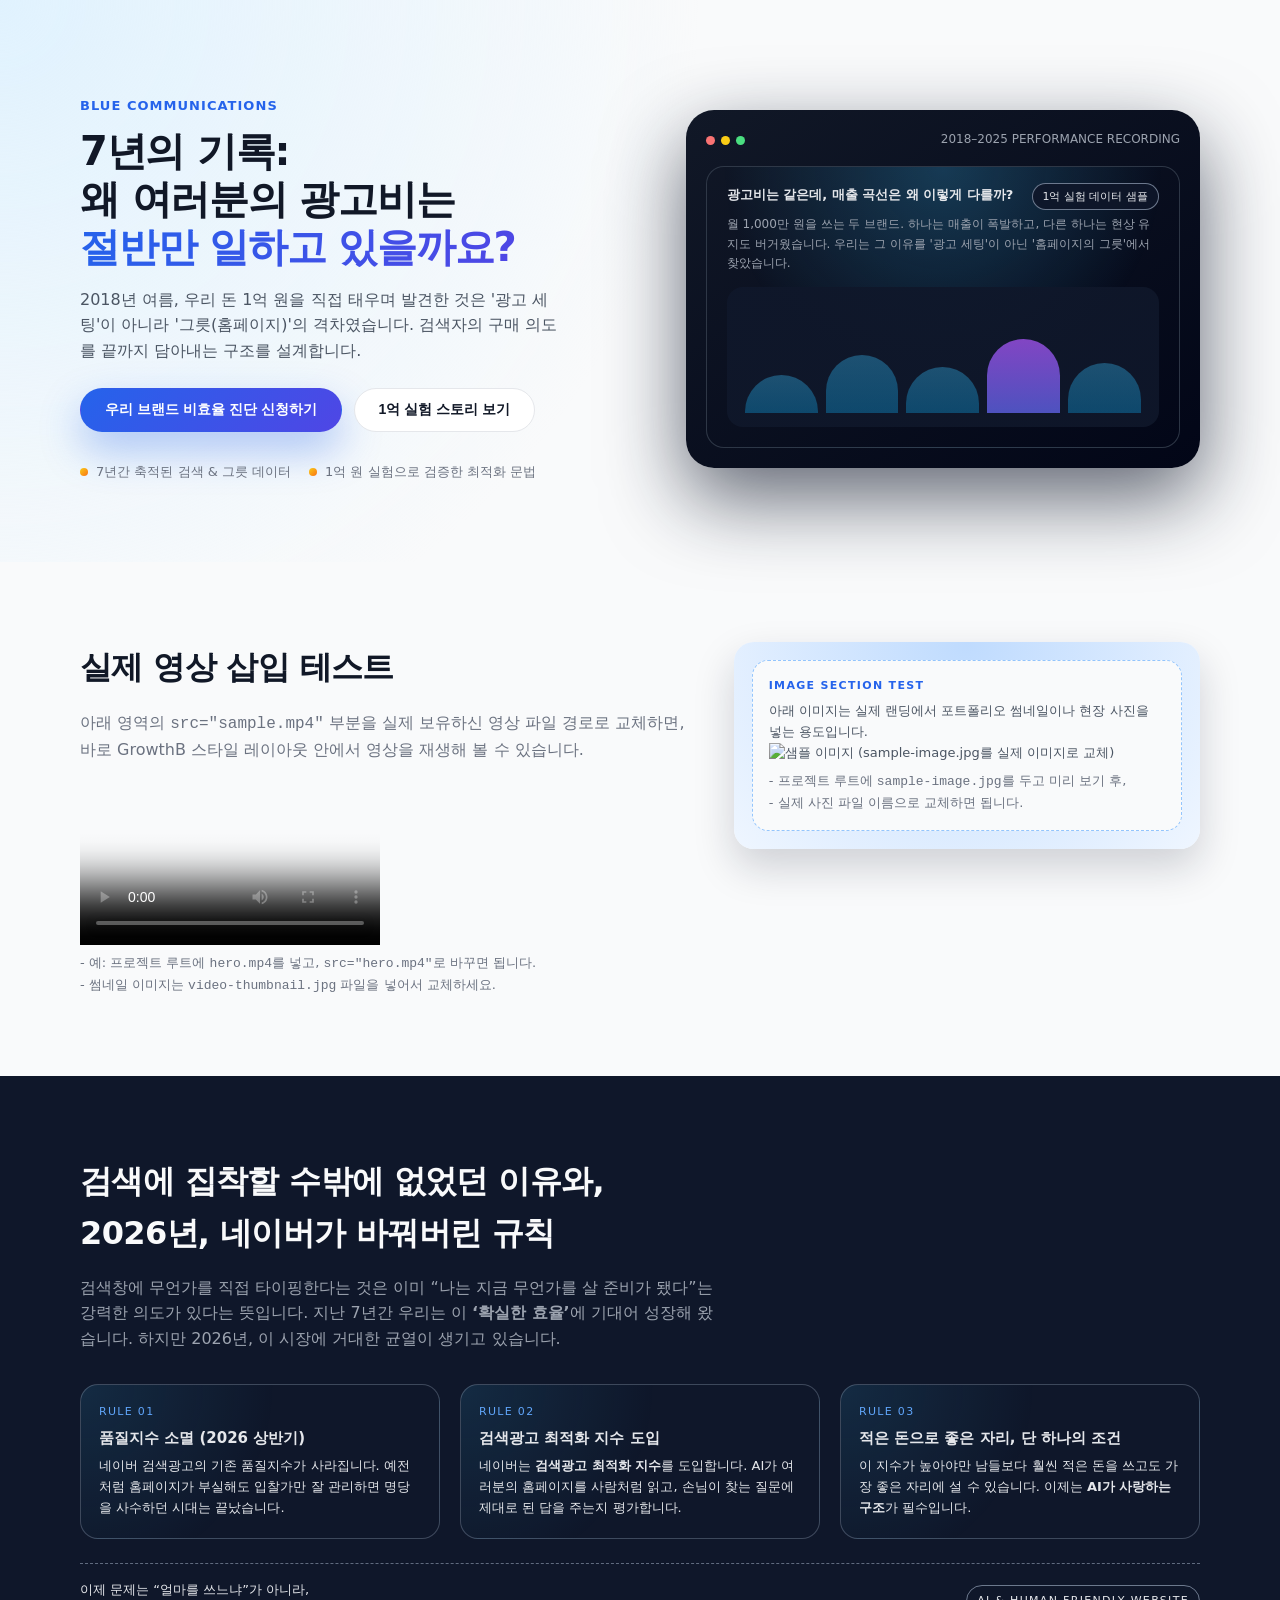
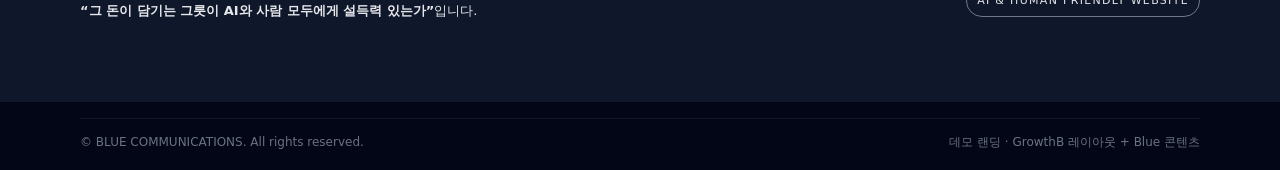
==== growthb-blue-landing.html @ 13a71b33 "Add files via upload INIT" ====
<!DOCTYPE html>
<html lang="ko">
<head>
  <meta charset="UTF-8" />
  <title>블루커뮤니케이션즈 | 7년의 기록, 광고비가 절반만 일하는 이유</title>
  <meta name="viewport" content="width=device-width, initial-scale=1" />
  <style>
    * {
      box-sizing: border-box;
      margin: 0;
      padding: 0;
    }
    body {
      font-family: -apple-system, BlinkMacSystemFont, "Pretendard", "Noto Sans KR", system-ui, sans-serif;
      color: #111827;
      background-color: #f9fafb;
      line-height: 1.6;
    }
    img, video {
      max-width: 100%;
      display: block;
    }
    a {
      color: inherit;
      text-decoration: none;
    }
    .section {
      padding: 80px 20px;
    }
    .container {
      max-width: 1120px;
      margin: 0 auto;
    }
    .section-title {
      font-size: 32px;
      font-weight: 800;
      margin-bottom: 16px;
      letter-spacing: -0.02em;
    }
    .section-subtitle {
      font-size: 16px;
      color: #6b7280;
      margin-bottom: 32px;
    }
    .btn-row {
      display: flex;
      flex-wrap: wrap;
      gap: 12px;
      margin-top: 24px;
    }
    .btn-primary,
    .btn-secondary {
      display: inline-flex;
      align-items: center;
      justify-content: center;
      border-radius: 999px;
      padding: 12px 24px;
      font-weight: 600;
      font-size: 14px;
      cursor: pointer;
      border: 1px solid transparent;
      transition: all 0.2s ease;
    }
    .btn-primary {
      background: linear-gradient(135deg, #2563eb, #4f46e5);
      color: #fff;
      box-shadow: 0 18px 40px rgba(37, 99, 235, 0.35);
    }
    .btn-primary:hover {
      transform: translateY(-1px);
      box-shadow: 0 24px 50px rgba(37, 99, 235, 0.45);
    }
    .btn-secondary {
      background-color: #fff;
      color: #111827;
      border-color: #e5e7eb;
    }
    .btn-secondary:hover {
      background-color: #f3f4f6;
    }
    #hero {
      padding: 96px 20px 80px;
      background: radial-gradient(circle at top left, #e0f2fe 0, transparent 50%), #f9fafb;
    }
    .hero-inner {
      max-width: 1120px;
      margin: 0 auto;
      display: grid;
      grid-template-columns: minmax(0, 1.1fr) minmax(0, 1fr);
      gap: 40px;
      align-items: center;
    }
    .hero-kicker {
      font-size: 13px;
      font-weight: 600;
      color: #2563eb;
      letter-spacing: 0.08em;
      text-transform: uppercase;
      margin-bottom: 10px;
    }
    .hero-title {
      font-size: 40px;
      line-height: 1.2;
      font-weight: 800;
      letter-spacing: -0.03em;
      margin-bottom: 16px;
    }
    .hero-highlight {
      background: linear-gradient(120deg, #2563eb, #4f46e5);
      -webkit-background-clip: text;
      color: transparent;
    }
    .hero-desc {
      font-size: 16px;
      color: #4b5563;
      max-width: 480px;
    }
    .hero-meta {
      display: flex;
      flex-wrap: wrap;
      gap: 18px;
      margin-top: 30px;
      color: #6b7280;
      font-size: 13px;
    }
    .hero-meta span {
      position: relative;
      padding-left: 16px;
    }
    .hero-meta span::before {
      content: "";
      position: absolute;
      left: 0;
      top: 50%;
      width: 8px;
      height: 8px;
      border-radius: 999px;
      background: linear-gradient(135deg, #facc15, #f97316);
      transform: translateY(-50%);
    }
    .hero-video {
      background: linear-gradient(145deg, #111827, #020617);
      border-radius: 28px;
      padding: 20px;
      box-shadow: 0 30px 80px rgba(15, 23, 42, 0.65);
      position: relative;
      overflow: hidden;
      color: #e5e7eb;
    }
    .hero-video-header {
      display: flex;
      justify-content: space-between;
      align-items: center;
      margin-bottom: 16px;
      font-size: 12px;
      color: #9ca3af;
    }
    .hero-dots {
      display: flex;
      gap: 6px;
    }
    .hero-dot {
      width: 9px;
      height: 9px;
      border-radius: 999px;
      background-color: #4b5563;
    }
    .hero-dot.red { background-color: #f97373; }
    .hero-dot.yellow { background-color: #facc15; }
    .hero-dot.green { background-color: #4ade80; }
    .hero-video-main {
      border-radius: 18px;
      border: 1px solid rgba(55, 65, 81, 0.8);
      background: radial-gradient(circle at top, rgba(56, 189, 248, 0.24), transparent 60%);
      padding: 18px 20px 20px;
      position: relative;
      overflow: hidden;
    }
    .hero-video-title {
      font-size: 13px;
      font-weight: 600;
      margin-bottom: 10px;
      color: #e5e7eb;
    }
    .hero-video-desc {
      font-size: 12px;
      color: #9ca3af;
      margin-bottom: 14px;
    }
    .hero-video-graph {
      height: 140px;
      position: relative;
      border-radius: 16px;
      background: linear-gradient(145deg, rgba(15, 23, 42, 0.95), rgba(15, 23, 42, 0.9));
      overflow: hidden;
      padding: 14px 18px;
      display: flex;
      align-items: flex-end;
      gap: 8px;
    }
    .hero-bar {
      flex: 1;
      background: linear-gradient(180deg, #38bdf8, #0ea5e9);
      border-radius: 999px 999px 4px 4px;
      opacity: 0.35;
    }
    .hero-bar:nth-child(1) { height: 34%; }
    .hero-bar:nth-child(2) { height: 52%; }
    .hero-bar:nth-child(3) { height: 41%; }
    .hero-bar:nth-child(4) { height: 66%; opacity: 0.75; background: linear-gradient(180deg, #a855f7, #6366f1); }
    .hero-bar:nth-child(5) { height: 45%; }
    .hero-video-tag {
      position: absolute;
      top: 16px;
      right: 20px;
      font-size: 11px;
      padding: 4px 10px;
      border-radius: 999px;
      background: rgba(15, 23, 42, 0.9);
      border: 1px solid rgba(148, 163, 184, 0.7);
      color: #e5e7eb;
    }
    .media-test-grid {
      display: grid;
      grid-template-columns: minmax(0, 1.2fr) minmax(0, 0.9fr);
      gap: 32px;
      align-items: flex-start;
    }
    .media-note {
      font-size: 13px;
      color: #6b7280;
      margin-top: 8px;
    }
    .media-box {
      border-radius: 20px;
      background: radial-gradient(circle at top, #bfdbfe, #eff6ff);
      padding: 18px;
      box-shadow: 0 18px 40px rgba(15, 23, 42, 0.18);
    }
    .media-box-inner {
      border-radius: 16px;
      border: 1px dashed #93c5fd;
      padding: 16px;
      background-color: #f9fafb;
      font-size: 13px;
      color: #4b5563;
    }
    .media-label {
      font-size: 11px;
      font-weight: 600;
      text-transform: uppercase;
      letter-spacing: 0.12em;
      color: #2563eb;
      margin-bottom: 6px;
    }
    #naver-rule-change {
      background-color: #0f172a;
      color: #e5e7eb;
    }
    #naver-rule-change .section-title {
      color: #f9fafb;
    }
    #naver-rule-change .section-subtitle {
      color: #9ca3af;
      max-width: 640px;
    }
    .rule-grid {
      display: grid;
      grid-template-columns: repeat(3, minmax(0, 1fr));
      gap: 20px;
      margin-top: 20px;
    }
    .rule-card {
      background: radial-gradient(circle at top left, rgba(56, 189, 248, 0.12), transparent 50%);
      border-radius: 18px;
      padding: 18px 18px 20px;
      border: 1px solid rgba(148, 163, 184, 0.35);
      font-size: 13px;
    }
    .rule-label {
      font-size: 11px;
      text-transform: uppercase;
      letter-spacing: 0.12em;
      color: #60a5fa;
      margin-bottom: 6px;
    }
    .rule-title {
      font-size: 15px;
      font-weight: 600;
      margin-bottom: 6px;
    }
    .rule-footer {
      margin-top: 24px;
      padding-top: 16px;
      border-top: 1px dashed rgba(148, 163, 184, 0.6);
      font-size: 13px;
      color: #e5e7eb;
      display: flex;
      flex-wrap: wrap;
      gap: 16px;
      justify-content: space-between;
      align-items: center;
    }
    .rule-pill {
      font-size: 11px;
      padding: 6px 10px;
      border-radius: 999px;
      border: 1px solid rgba(148, 163, 184, 0.7);
      text-transform: uppercase;
      letter-spacing: 0.12em;
    }
    footer {
      background-color: #020617;
      color: #6b7280;
      padding: 16px 20px 22px;
      font-size: 12px;
    }
    .footer-inner {
      max-width: 1120px;
      margin: 0 auto;
      display: flex;
      flex-wrap: wrap;
      justify-content: space-between;
      gap: 10px;
      border-top: 1px solid #111827;
      padding-top: 14px;
    }
    @media (max-width: 960px) {
      .hero-inner,
      .media-test-grid {
        grid-template-columns: minmax(0, 1fr);
      }
      .hero-video {
        order: -1;
      }
      .rule-grid {
        grid-template-columns: repeat(2, minmax(0, 1fr));
      }
    }
    @media (max-width: 640px) {
      #hero {
        padding-top: 72px;
      }
      .section {
        padding: 56px 16px;
      }
      .hero-title {
        font-size: 30px;
      }
      .section-title {
        font-size: 24px;
      }
      .rule-grid {
        grid-template-columns: minmax(0, 1fr);
      }
      .btn-row {
        flex-direction: column;
        align-items: flex-start;
      }
    }
  </style>
</head>
<body>
  <section id="hero">
    <div class="hero-inner">
      <div>
        <div class="hero-kicker">BLUE COMMUNICATIONS</div>
        <h1 class="hero-title">
          7년의 기록:<br />
          왜 여러분의 광고비는<br />
          <span class="hero-highlight">절반만 일하고 있을까요?</span>
        </h1>
        <p class="hero-desc">
          2018년 여름, 우리 돈 1억 원을 직접 태우며 발견한 것은
          '광고 세팅'이 아니라 '그릇(홈페이지)'의 격차였습니다.
          검색자의 구매 의도를 끝까지 담아내는 구조를 설계합니다.
        </p>
        <div class="btn-row">
          <button class="btn-primary">우리 브랜드 비효율 진단 신청하기</button>
          <button class="btn-secondary">1억 실험 스토리 보기</button>
        </div>
        <div class="hero-meta">
          <span>7년간 축적된 검색 &amp; 그릇 데이터</span>
          <span>1억 원 실험으로 검증한 최적화 문법</span>
        </div>
      </div>
      <div class="hero-video">
        <div class="hero-video-header">
          <div class="hero-dots">
            <span class="hero-dot red"></span>
            <span class="hero-dot yellow"></span>
            <span class="hero-dot green"></span>
          </div>
          <span>2018–2025 PERFORMANCE RECORDING</span>
        </div>
        <div class="hero-video-main">
          <div class="hero-video-title">
            광고비는 같은데, 매출 곡선은 왜 이렇게 다를까?
          </div>
          <div class="hero-video-desc">
            월 1,000만 원을 쓰는 두 브랜드. 하나는 매출이 폭발하고,
            다른 하나는 현상 유지도 버거웠습니다. 우리는 그 이유를
            '광고 세팅'이 아닌 '홈페이지의 그릇'에서 찾았습니다.
          </div>
          <div class="hero-video-graph">
            <div class="hero-bar"></div>
            <div class="hero-bar"></div>
            <div class="hero-bar"></div>
            <div class="hero-bar"></div>
            <div class="hero-bar"></div>
          </div>
          <div class="hero-video-tag">1억 실험 데이터 샘플</div>
        </div>
      </div>
    </div>
  </section>

  <section id="media-test" class="section">
    <div class="container media-test-grid">
      <div>
        <h2 class="section-title">실제 영상 삽입 테스트</h2>
        <p class="section-subtitle">
          아래 영역의 <code>src="sample.mp4"</code> 부분을 실제 보유하신 영상 파일 경로로 교체하면,
          바로 GrowthB 스타일 레이아웃 안에서 영상을 재생해 볼 수 있습니다.
        </p>
        <video controls poster="video-thumbnail.jpg">
          <source src="sample.mp4" type="video/mp4" />
          브라우저가 video 태그를 지원하지 않습니다.
        </video>
        <p class="media-note">
          - 예: 프로젝트 루트에 <code>hero.mp4</code>를 넣고,
          <code>src="hero.mp4"</code>로 바꾸면 됩니다.<br />
          - 썸네일 이미지는 <code>video-thumbnail.jpg</code> 파일을 넣어서 교체하세요.
        </p>
      </div>
      <div class="media-box">
        <div class="media-box-inner">
          <div class="media-label">IMAGE SECTION TEST</div>
          <p>
            아래 이미지는 실제 랜딩에서 포트폴리오 썸네일이나
            현장 사진을 넣는 용도입니다.
          </p>
          <img src="sample-image.jpg" alt="샘플 이미지 (sample-image.jpg를 실제 이미지로 교체)" />
          <p class="media-note">
            - 프로젝트 루트에 <code>sample-image.jpg</code>를 두고 미리 보기 후,<br />
            - 실제 사진 파일 이름으로 교체하면 됩니다.
          </p>
        </div>
      </div>
    </div>
  </section>

  <section id="naver-rule-change" class="section">
    <div class="container">
      <h2 class="section-title">
        검색에 집착할 수밖에 없었던 이유와,<br />
        2026년, 네이버가 바꿔버린 규칙
      </h2>
      <p class="section-subtitle">
        검색창에 무언가를 직접 타이핑한다는 것은 이미
        “나는 지금 무언가를 살 준비가 됐다”는 강력한 의도가 있다는 뜻입니다.
        지난 7년간 우리는 이 <strong>‘확실한 효율’</strong>에 기대어 성장해 왔습니다.
        하지만 2026년, 이 시장에 거대한 균열이 생기고 있습니다.
      </p>
      <div class="rule-grid">
        <div class="rule-card">
          <div class="rule-label">Rule 01</div>
          <div class="rule-title">품질지수 소멸 (2026 상반기)</div>
          네이버 검색광고의 기존 품질지수가 사라집니다. 예전처럼
          홈페이지가 부실해도 입찰가만 잘 관리하면 명당을 사수하던
          시대는 끝났습니다.
        </div>
        <div class="rule-card">
          <div class="rule-label">Rule 02</div>
          <div class="rule-title">검색광고 최적화 지수 도입</div>
          네이버는 <strong>검색광고 최적화 지수</strong>를 도입합니다.
          AI가 여러분의 홈페이지를 사람처럼 읽고, 손님이 찾는 질문에
          제대로 된 답을 주는지 평가합니다.
        </div>
        <div class="rule-card">
          <div class="rule-label">Rule 03</div>
          <div class="rule-title">적은 돈으로 좋은 자리, 단 하나의 조건</div>
          이 지수가 높아야만 남들보다 훨씬 적은 돈을 쓰고도 가장
          좋은 자리에 설 수 있습니다. 이제는 <strong>AI가 사랑하는 구조</strong>가
          필수입니다.
        </div>
      </div>
      <div class="rule-footer">
        <div>
          이제 문제는 “얼마를 쓰느냐”가 아니라,<br />
          <strong>“그 돈이 담기는 그릇이 AI와 사람 모두에게 설득력 있는가”</strong>입니다.
        </div>
        <div class="rule-pill">
          AI &amp; HUMAN FRIENDLY WEBSITE
        </div>
      </div>
    </div>
  </section>

  <footer>
    <div class="footer-inner">
      <div>© BLUE COMMUNICATIONS. All rights reserved.</div>
      <div>데모 랜딩 · GrowthB 레이아웃 + Blue 콘텐츠</div>
    </div>
  </footer>
</body>
</html>
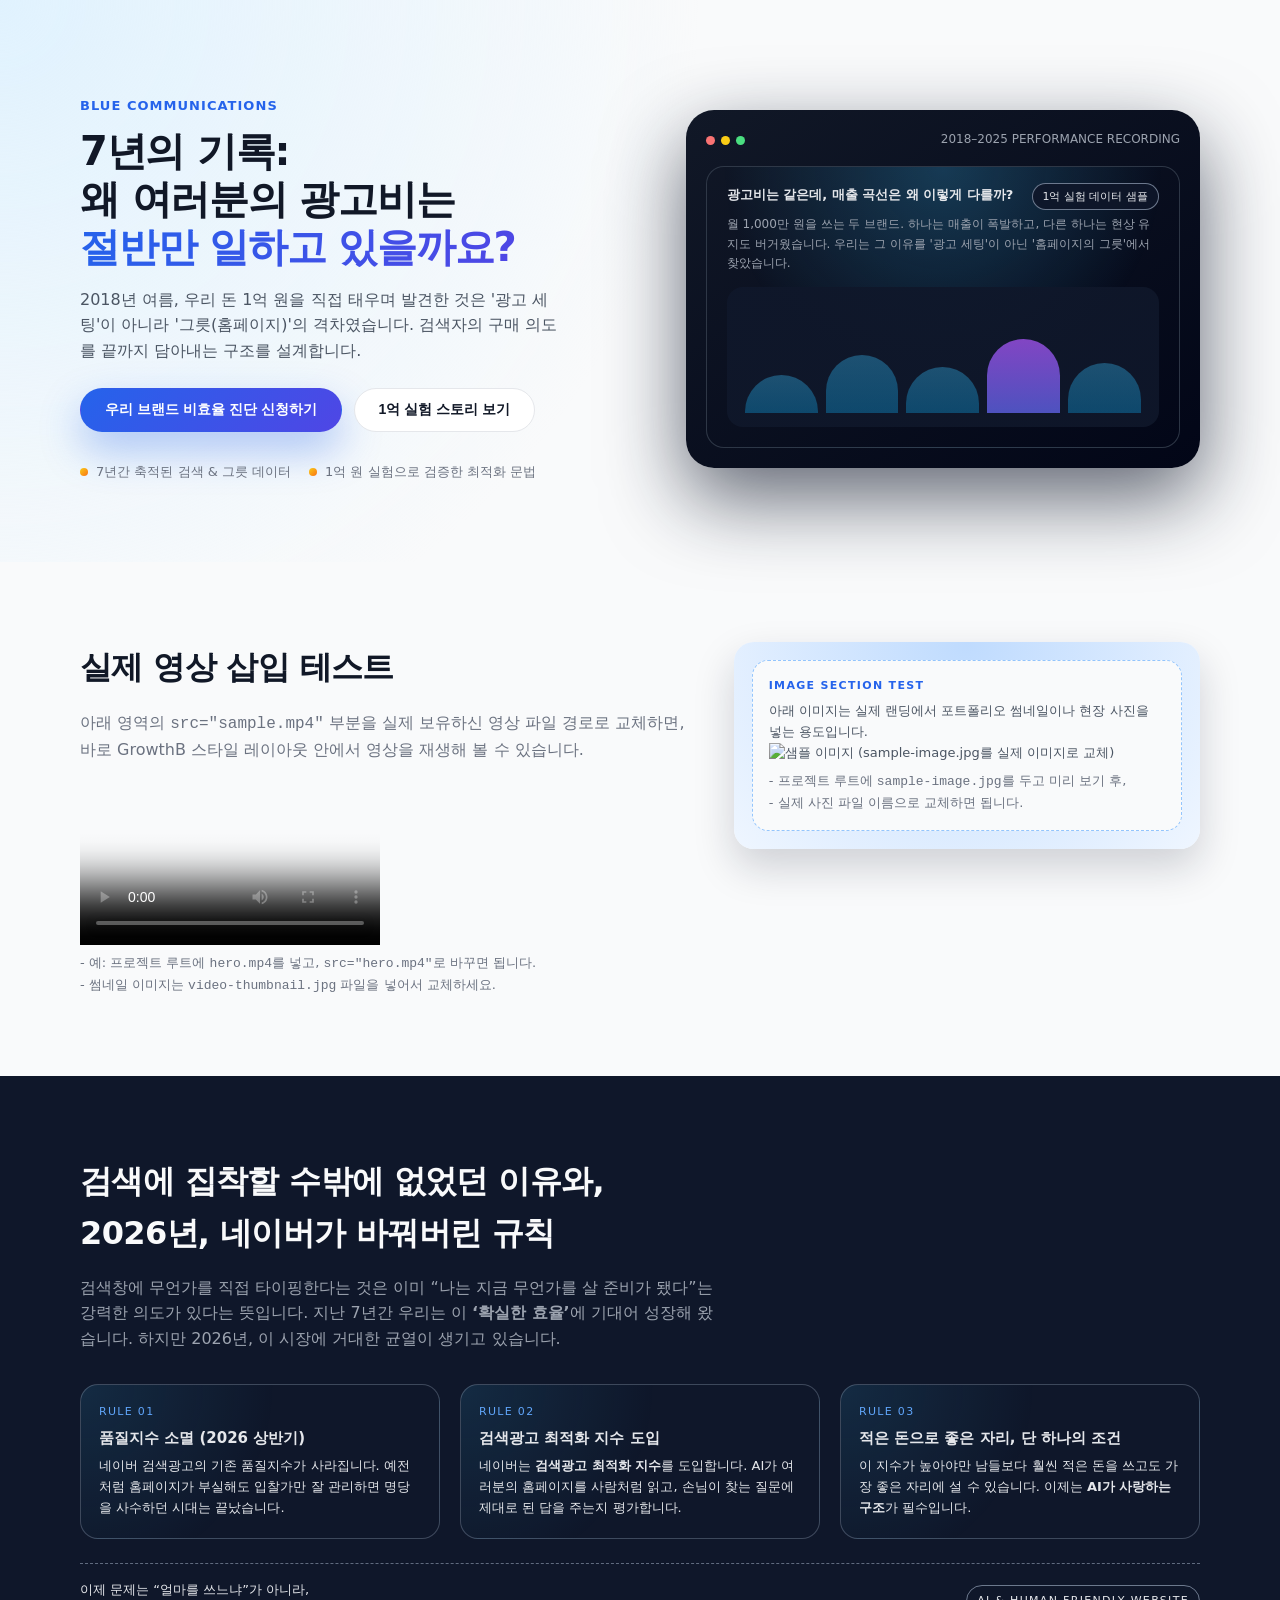
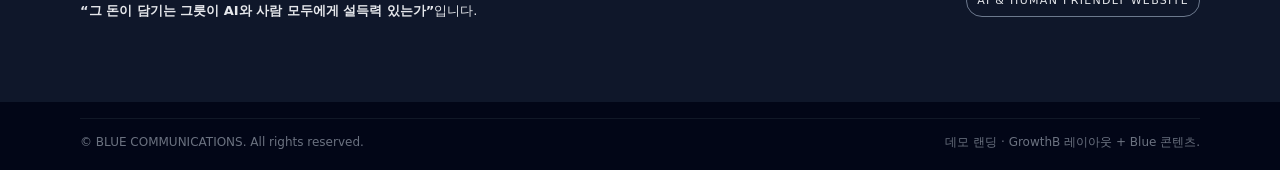
==== commit a0e528a0: "Add files via upload FIX" ====
--- a/growthb-blue-landing.html
+++ b/growthb-blue-landing.html
@@ -500,7 +500,7 @@
   <footer>
     <div class="footer-inner">
       <div>© BLUE COMMUNICATIONS. All rights reserved.</div>
-      <div>데모 랜딩 · GrowthB 레이아웃 + Blue 콘텐츠</div>
+      <div>데모 랜딩 · GrowthB 레이아웃 + Blue 콘텐츠.</div>
     </div>
   </footer>
 </body>
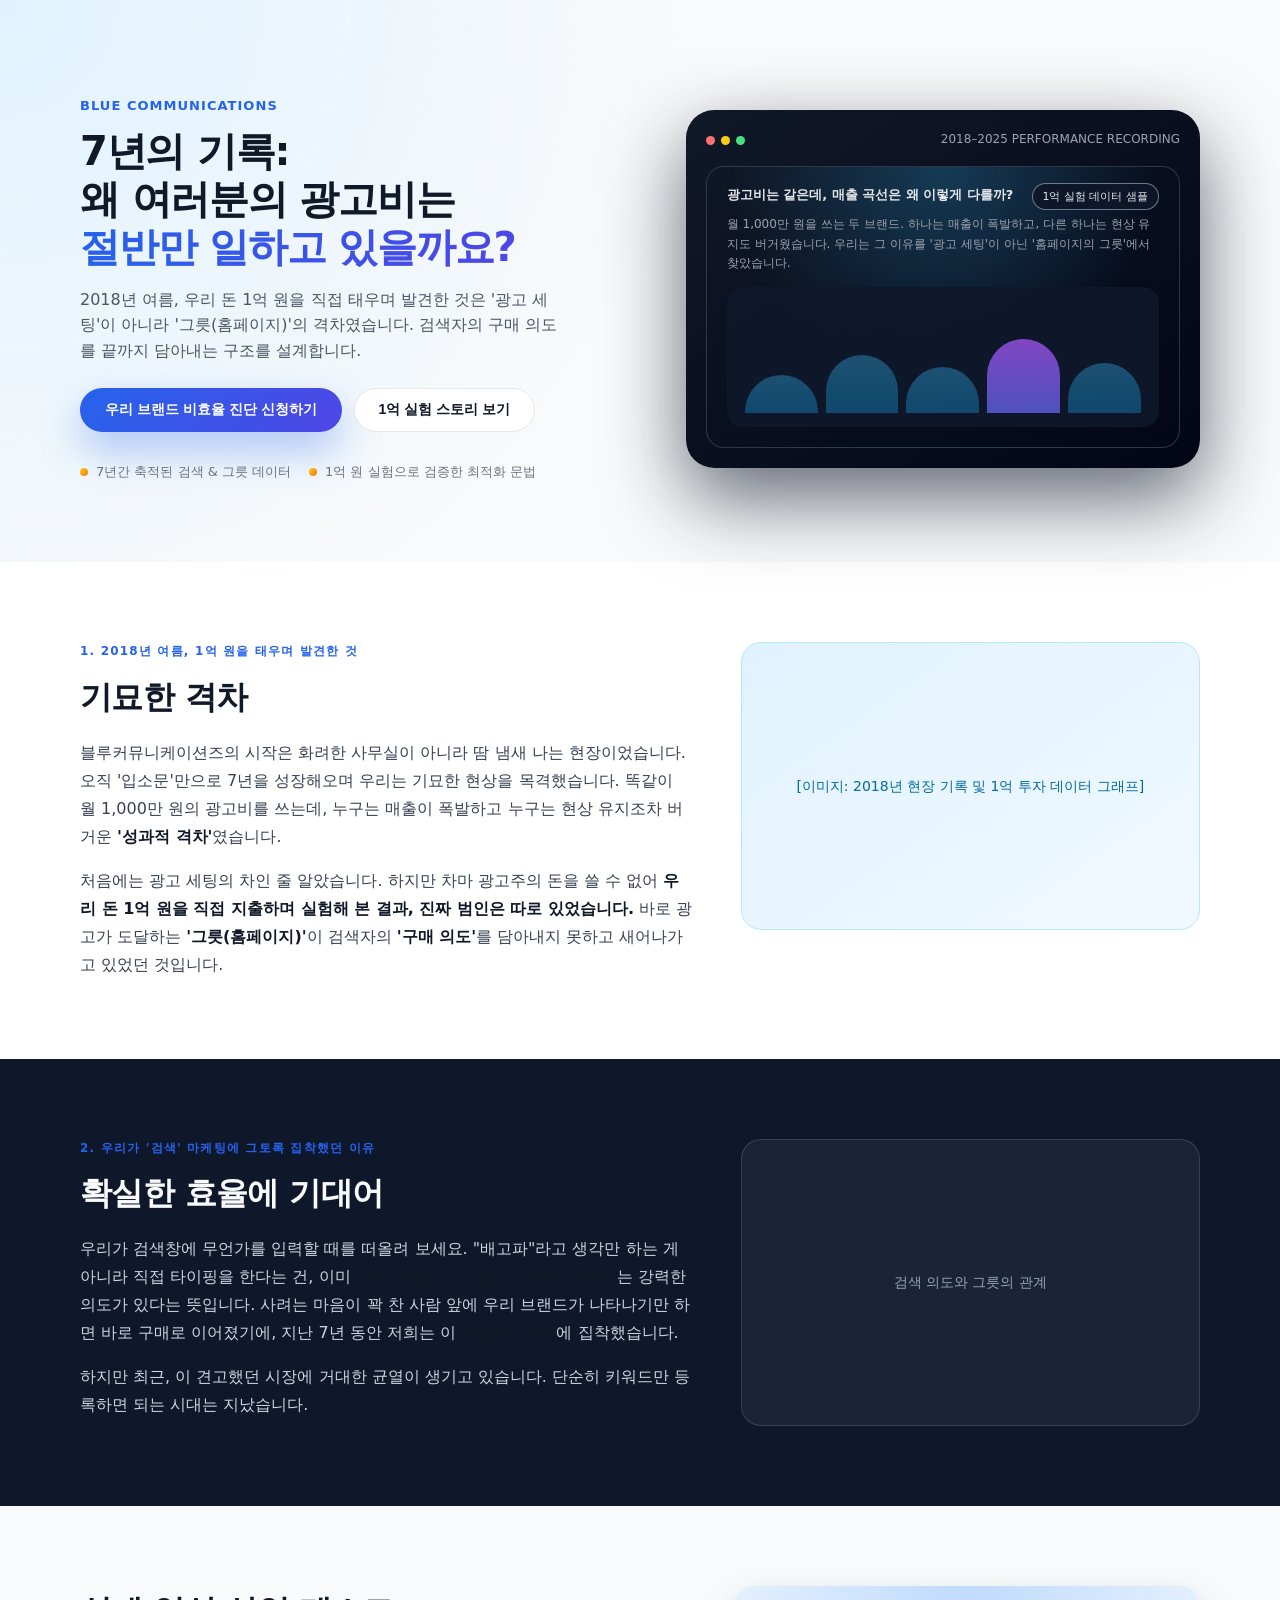
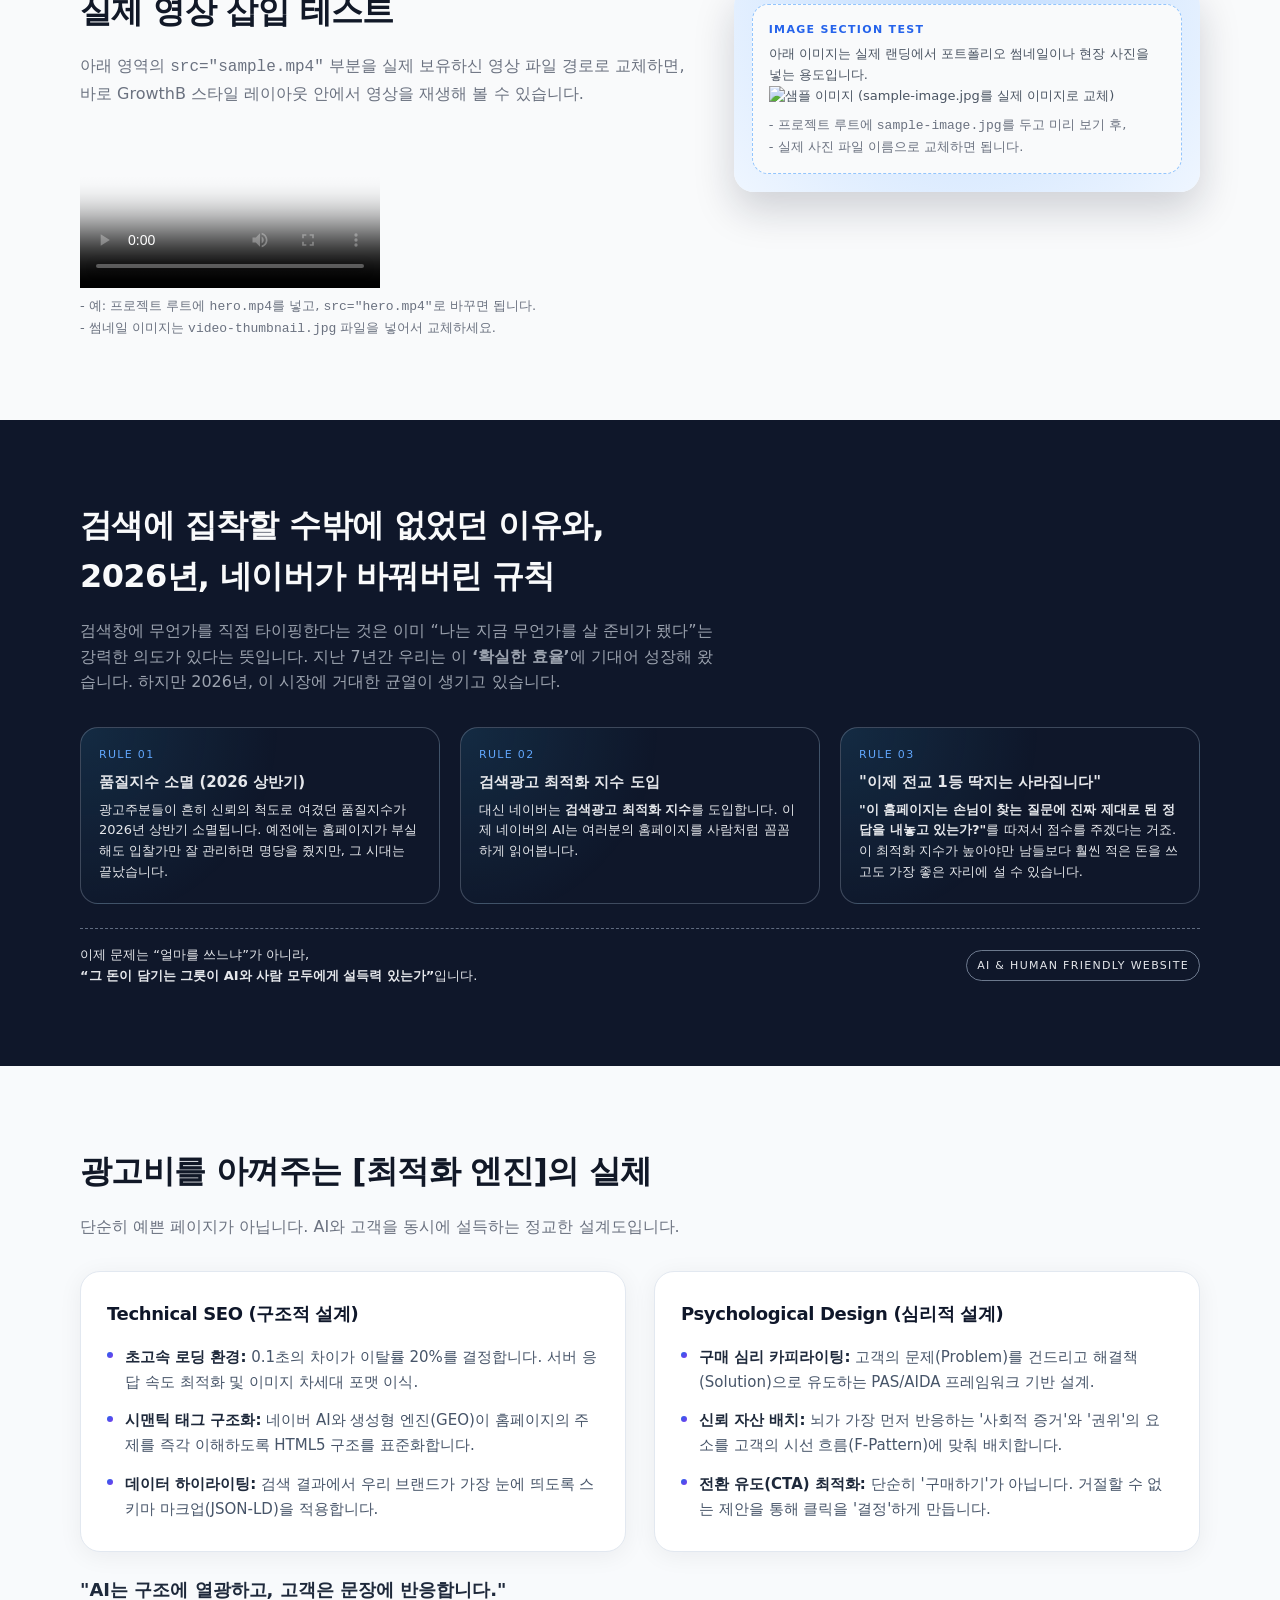
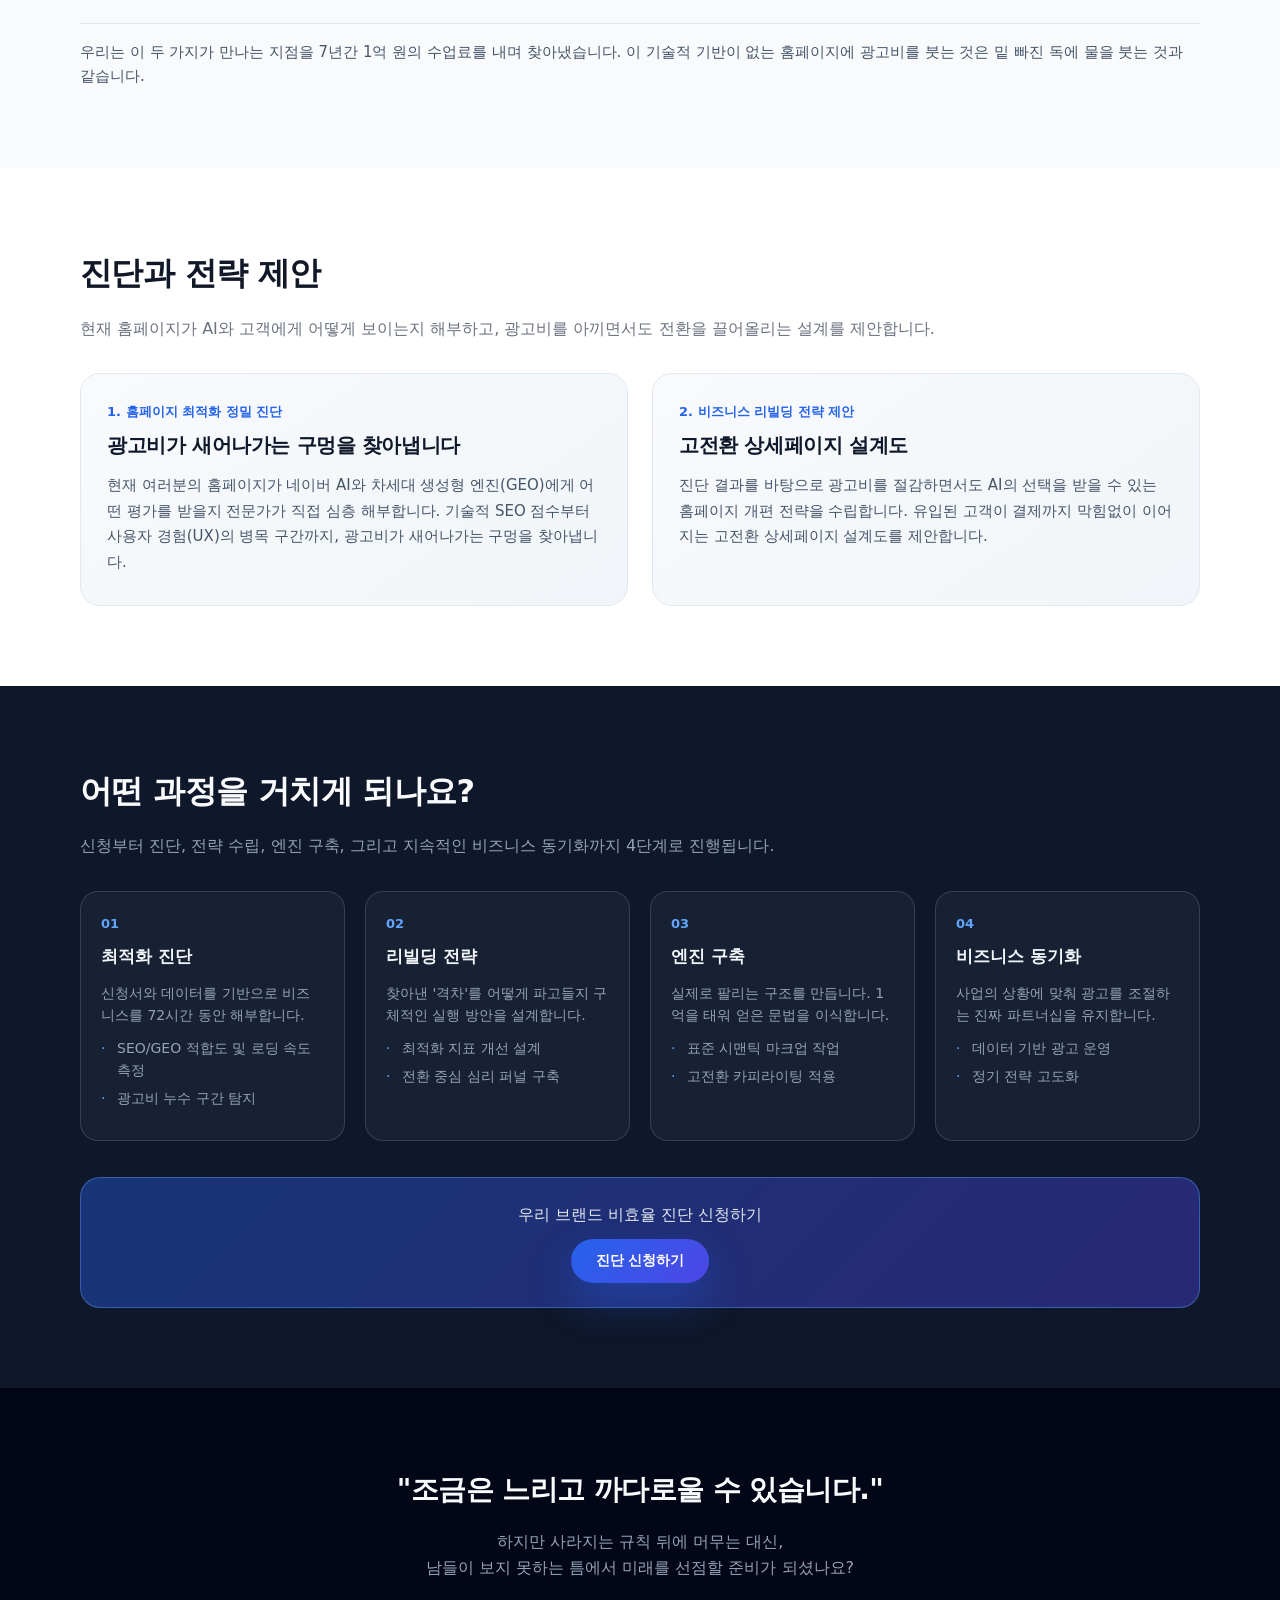
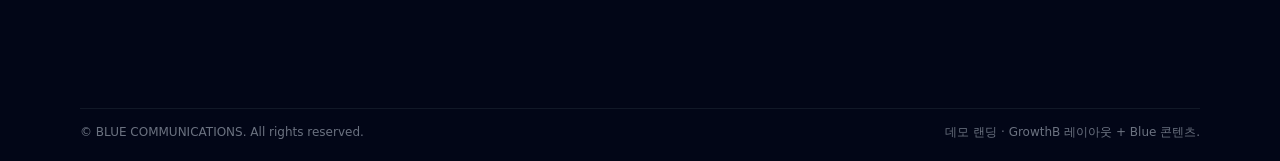
==== commit c49d85a8: "Add files via upload fix2" ====
--- a/growthb-blue-landing.html
+++ b/growthb-blue-landing.html
@@ -309,6 +309,211 @@
       text-transform: uppercase;
       letter-spacing: 0.12em;
     }
+    .story-section { background-color: #fff; }
+    .story-section.dark {
+      background-color: #0f172a;
+      color: #e5e7eb;
+    }
+    .story-section.dark .section-title { color: #f9fafb; }
+    .story-section.dark .section-subtitle,
+    .story-section.dark .story-body { color: #cbd5e1; }
+    .story-grid {
+      display: grid;
+      grid-template-columns: minmax(0, 1.2fr) minmax(0, 0.9fr);
+      gap: 48px;
+      align-items: start;
+    }
+    .story-kicker {
+      font-size: 12px;
+      font-weight: 700;
+      color: #2563eb;
+      text-transform: uppercase;
+      letter-spacing: 0.1em;
+      margin-bottom: 10px;
+    }
+    .story-body {
+      font-size: 16px;
+      line-height: 1.75;
+      color: #374151;
+    }
+    .story-body p { margin-bottom: 1em; }
+    .story-body p:last-child { margin-bottom: 0; }
+    .story-body strong { color: #111827; }
+    .story-media {
+      border-radius: 20px;
+      overflow: hidden;
+      background: linear-gradient(145deg, #e0f2fe, #f0f9ff);
+      border: 1px solid #bae6fd;
+      aspect-ratio: 16/10;
+      display: flex;
+      align-items: center;
+      justify-content: center;
+      font-size: 14px;
+      color: #0369a1;
+    }
+    #optimization-engine { background-color: #f8fafc; }
+    .engine-quote {
+      font-size: 18px;
+      font-weight: 700;
+      color: #1e293b;
+      margin: 24px 0 16px;
+      line-height: 1.5;
+    }
+    .engine-footnote {
+      font-size: 15px;
+      color: #475569;
+      margin-top: 20px;
+      padding-top: 16px;
+      border-top: 1px solid #e2e8f0;
+    }
+    .engine-grid {
+      display: grid;
+      grid-template-columns: repeat(2, minmax(0, 1fr));
+      gap: 28px;
+      margin-top: 24px;
+    }
+    .engine-col {
+      background: #fff;
+      border-radius: 20px;
+      padding: 28px 26px 30px;
+      border: 1px solid #e2e8f0;
+      box-shadow: 0 4px 24px rgba(15, 23, 42, 0.06);
+    }
+    .engine-col h3 {
+      font-size: 18px;
+      font-weight: 800;
+      margin-bottom: 16px;
+      letter-spacing: -0.02em;
+      color: #0f172a;
+    }
+    .engine-list {
+      list-style: none;
+      font-size: 15px;
+      color: #475569;
+      line-height: 1.65;
+    }
+    .engine-list li {
+      position: relative;
+      padding-left: 18px;
+      margin-bottom: 14px;
+    }
+    .engine-list li:last-child { margin-bottom: 0; }
+    .engine-list li::before {
+      content: "";
+      position: absolute;
+      left: 0;
+      top: 0.5em;
+      width: 6px;
+      height: 6px;
+      border-radius: 50%;
+      background: linear-gradient(135deg, #2563eb, #7c3aed);
+    }
+    .engine-list strong { color: #1e293b; }
+    #services { background-color: #fff; }
+    .services-grid {
+      display: grid;
+      grid-template-columns: repeat(2, minmax(0, 1fr));
+      gap: 24px;
+      margin-top: 24px;
+    }
+    .service-card {
+      background: linear-gradient(145deg, #f8fafc, #f1f5f9);
+      border-radius: 20px;
+      padding: 28px 26px 30px;
+      border: 1px solid #e2e8f0;
+    }
+    .service-card h3 {
+      font-size: 20px;
+      font-weight: 800;
+      margin-bottom: 12px;
+      color: #0f172a;
+      letter-spacing: -0.02em;
+    }
+    .service-card .num {
+      font-size: 13px;
+      font-weight: 700;
+      color: #2563eb;
+      margin-bottom: 6px;
+    }
+    .service-card p {
+      font-size: 15px;
+      line-height: 1.7;
+      color: #475569;
+    }
+    #process {
+      background-color: #0f172a;
+      color: #e5e7eb;
+    }
+    #process .section-title { color: #f9fafb; }
+    #process .section-subtitle { color: #94a3b8; max-width: 720px; }
+    .process-grid {
+      display: grid;
+      grid-template-columns: repeat(4, minmax(0, 1fr));
+      gap: 20px;
+      margin-top: 28px;
+    }
+    .process-card {
+      background: rgba(30, 41, 59, 0.6);
+      border: 1px solid rgba(71, 85, 105, 0.6);
+      border-radius: 18px;
+      padding: 22px 20px 24px;
+    }
+    .process-step {
+      font-size: 13px;
+      font-weight: 700;
+      color: #60a5fa;
+      margin-bottom: 8px;
+    }
+    .process-card h3 {
+      font-size: 17px;
+      font-weight: 700;
+      margin-bottom: 12px;
+      color: #f1f5f9;
+    }
+    .process-card ul {
+      list-style: none;
+      font-size: 14px;
+      color: #94a3b8;
+      line-height: 1.6;
+    }
+    .process-card li {
+      padding-left: 16px;
+      position: relative;
+      margin-bottom: 6px;
+    }
+    .process-card li::before {
+      content: "·";
+      position: absolute;
+      left: 0;
+      color: #60a5fa;
+    }
+    .process-cta {
+      margin-top: 36px;
+      padding: 24px 28px;
+      border-radius: 20px;
+      background: linear-gradient(135deg, rgba(37, 99, 235, 0.4), rgba(79, 70, 229, 0.4));
+      border: 1px solid rgba(96, 165, 250, 0.4);
+      text-align: center;
+    }
+    .process-cta .btn-primary { margin-top: 12px; }
+    #philosophy {
+      background-color: #020617;
+      color: #e5e7eb;
+      text-align: center;
+    }
+    #philosophy .section-title {
+      color: #f9fafb;
+      font-size: 28px;
+      max-width: 640px;
+      margin-left: auto;
+      margin-right: auto;
+    }
+    #philosophy .section-subtitle {
+      color: #94a3b8;
+      max-width: 560px;
+      margin-left: auto;
+      margin-right: auto;
+    }
     footer {
       background-color: #020617;
       color: #6b7280;
@@ -327,13 +532,21 @@
     }
     @media (max-width: 960px) {
       .hero-inner,
-      .media-test-grid {
+      .media-test-grid,
+      .story-grid {
         grid-template-columns: minmax(0, 1fr);
       }
       .hero-video {
         order: -1;
       }
       .rule-grid {
+        grid-template-columns: repeat(2, minmax(0, 1fr));
+      }
+      .engine-grid,
+      .services-grid {
+        grid-template-columns: minmax(0, 1fr);
+      }
+      .process-grid {
         grid-template-columns: repeat(2, minmax(0, 1fr));
       }
     }
@@ -351,6 +564,9 @@
         font-size: 24px;
       }
       .rule-grid {
+        grid-template-columns: minmax(0, 1fr);
+      }
+      .process-grid {
         grid-template-columns: minmax(0, 1fr);
       }
       .btn-row {
@@ -415,6 +631,38 @@
     </div>
   </section>
 
+  <section id="story-1" class="section story-section">
+    <div class="container story-grid">
+      <div>
+        <div class="story-kicker">1. 2018년 여름, 1억 원을 태우며 발견한 것</div>
+        <h2 class="section-title">기묘한 격차</h2>
+        <div class="story-body">
+          <p>블루커뮤니케이션즈의 시작은 화려한 사무실이 아니라 땀 냄새 나는 현장이었습니다. 오직 '입소문'만으로 7년을 성장해오며 우리는 기묘한 현상을 목격했습니다. 똑같이 월 1,000만 원의 광고비를 쓰는데, 누구는 매출이 폭발하고 누구는 현상 유지조차 버거운 <strong>'성과적 격차'</strong>였습니다.</p>
+          <p>처음에는 광고 세팅의 차인 줄 알았습니다. 하지만 차마 광고주의 돈을 쓸 수 없어 <strong>우리 돈 1억 원을 직접 지출하며 실험해 본 결과, 진짜 범인은 따로 있었습니다.</strong> 바로 광고가 도달하는 <strong>'그릇(홈페이지)'</strong>이 검색자의 <strong>'구매 의도'</strong>를 담아내지 못하고 새어나가고 있었던 것입니다.</p>
+        </div>
+      </div>
+      <div class="story-media" aria-hidden="true">
+        [이미지: 2018년 현장 기록 및 1억 투자 데이터 그래프]
+      </div>
+    </div>
+  </section>
+
+  <section id="story-2" class="section story-section dark">
+    <div class="container story-grid">
+      <div>
+        <div class="story-kicker">2. 우리가 '검색' 마케팅에 그토록 집착했던 이유</div>
+        <h2 class="section-title">확실한 효율에 기대어</h2>
+        <div class="story-body">
+          <p>우리가 검색창에 무언가를 입력할 때를 떠올려 보세요. "배고파"라고 생각만 하는 게 아니라 직접 타이핑을 한다는 건, 이미 <strong>'나는 지금 무언가를 살 준비가 됐다'</strong>는 강력한 의도가 있다는 뜻입니다. 사려는 마음이 꽉 찬 사람 앞에 우리 브랜드가 나타나기만 하면 바로 구매로 이어졌기에, 지난 7년 동안 저희는 이 <strong>'확실한 효율'</strong>에 집착했습니다.</p>
+          <p>하지만 최근, 이 견고했던 시장에 거대한 균열이 생기고 있습니다. 단순히 키워드만 등록하면 되는 시대는 지났습니다.</p>
+        </div>
+      </div>
+      <div class="story-media" style="background: rgba(30,41,59,0.8); border-color: rgba(71,85,105,0.6); color: #94a3b8;" aria-hidden="true">
+        검색 의도와 그릇의 관계
+      </div>
+    </div>
+  </section>
+
   <section id="media-test" class="section">
     <div class="container media-test-grid">
       <div>
@@ -466,23 +714,17 @@
         <div class="rule-card">
           <div class="rule-label">Rule 01</div>
           <div class="rule-title">품질지수 소멸 (2026 상반기)</div>
-          네이버 검색광고의 기존 품질지수가 사라집니다. 예전처럼
-          홈페이지가 부실해도 입찰가만 잘 관리하면 명당을 사수하던
-          시대는 끝났습니다.
+          광고주분들이 흔히 신뢰의 척도로 여겼던 품질지수가 2026년 상반기 소멸됩니다. 예전에는 홈페이지가 부실해도 입찰가만 잘 관리하면 명당을 줬지만, 그 시대는 끝났습니다.
         </div>
         <div class="rule-card">
           <div class="rule-label">Rule 02</div>
           <div class="rule-title">검색광고 최적화 지수 도입</div>
-          네이버는 <strong>검색광고 최적화 지수</strong>를 도입합니다.
-          AI가 여러분의 홈페이지를 사람처럼 읽고, 손님이 찾는 질문에
-          제대로 된 답을 주는지 평가합니다.
+          대신 네이버는 <strong>검색광고 최적화 지수</strong>를 도입합니다. 이제 네이버의 AI는 여러분의 홈페이지를 사람처럼 꼼꼼하게 읽어봅니다.
         </div>
         <div class="rule-card">
           <div class="rule-label">Rule 03</div>
-          <div class="rule-title">적은 돈으로 좋은 자리, 단 하나의 조건</div>
-          이 지수가 높아야만 남들보다 훨씬 적은 돈을 쓰고도 가장
-          좋은 자리에 설 수 있습니다. 이제는 <strong>AI가 사랑하는 구조</strong>가
-          필수입니다.
+          <div class="rule-title">"이제 전교 1등 딱지는 사라집니다"</div>
+          <strong>"이 홈페이지는 손님이 찾는 질문에 진짜 제대로 된 정답을 내놓고 있는가?"</strong>를 따져서 점수를 주겠다는 거죠. 이 최적화 지수가 높아야만 남들보다 훨씬 적은 돈을 쓰고도 가장 좋은 자리에 설 수 있습니다.
         </div>
       </div>
       <div class="rule-footer">
@@ -497,6 +739,119 @@
     </div>
   </section>
 
+  <section id="optimization-engine" class="section">
+    <div class="container">
+      <h2 class="section-title">광고비를 아껴주는 [최적화 엔진]의 실체</h2>
+      <p class="section-subtitle">
+        단순히 예쁜 페이지가 아닙니다. AI와 고객을 동시에 설득하는 정교한 설계도입니다.
+      </p>
+      <div class="engine-grid">
+        <div class="engine-col">
+          <h3>Technical SEO (구조적 설계)</h3>
+          <ul class="engine-list">
+            <li><strong>초고속 로딩 환경:</strong> 0.1초의 차이가 이탈률 20%를 결정합니다. 서버 응답 속도 최적화 및 이미지 차세대 포맷 이식.</li>
+            <li><strong>시맨틱 태그 구조화:</strong> 네이버 AI와 생성형 엔진(GEO)이 홈페이지의 주제를 즉각 이해하도록 HTML5 구조를 표준화합니다.</li>
+            <li><strong>데이터 하이라이팅:</strong> 검색 결과에서 우리 브랜드가 가장 눈에 띄도록 스키마 마크업(JSON-LD)을 적용합니다.</li>
+          </ul>
+        </div>
+        <div class="engine-col">
+          <h3>Psychological Design (심리적 설계)</h3>
+          <ul class="engine-list">
+            <li><strong>구매 심리 카피라이팅:</strong> 고객의 문제(Problem)를 건드리고 해결책(Solution)으로 유도하는 PAS/AIDA 프레임워크 기반 설계.</li>
+            <li><strong>신뢰 자산 배치:</strong> 뇌가 가장 먼저 반응하는 '사회적 증거'와 '권위'의 요소를 고객의 시선 흐름(F-Pattern)에 맞춰 배치합니다.</li>
+            <li><strong>전환 유도(CTA) 최적화:</strong> 단순히 '구매하기'가 아닙니다. 거절할 수 없는 제안을 통해 클릭을 '결정'하게 만듭니다.</li>
+          </ul>
+        </div>
+      </div>
+      <p class="engine-quote">"AI는 구조에 열광하고, 고객은 문장에 반응합니다."</p>
+      <p class="engine-footnote">
+        우리는 이 두 가지가 만나는 지점을 7년간 1억 원의 수업료를 내며 찾아냈습니다. 이 기술적 기반이 없는 홈페이지에 광고비를 붓는 것은 밑 빠진 독에 물을 붓는 것과 같습니다.
+      </p>
+    </div>
+  </section>
+
+  <section id="services" class="section">
+    <div class="container">
+      <h2 class="section-title">진단과 전략 제안</h2>
+      <p class="section-subtitle">
+        현재 홈페이지가 AI와 고객에게 어떻게 보이는지 해부하고, 광고비를 아끼면서도 전환을 끌어올리는 설계를 제안합니다.
+      </p>
+      <div class="services-grid">
+        <div class="service-card">
+          <div class="num">1. 홈페이지 최적화 정밀 진단</div>
+          <h3>광고비가 새어나가는 구멍을 찾아냅니다</h3>
+          <p>현재 여러분의 홈페이지가 네이버 AI와 차세대 생성형 엔진(GEO)에게 어떤 평가를 받을지 전문가가 직접 심층 해부합니다. 기술적 SEO 점수부터 사용자 경험(UX)의 병목 구간까지, 광고비가 새어나가는 구멍을 찾아냅니다.</p>
+        </div>
+        <div class="service-card">
+          <div class="num">2. 비즈니스 리빌딩 전략 제안</div>
+          <h3>고전환 상세페이지 설계도</h3>
+          <p>진단 결과를 바탕으로 광고비를 절감하면서도 AI의 선택을 받을 수 있는 홈페이지 개편 전략을 수립합니다. 유입된 고객이 결제까지 막힘없이 이어지는 고전환 상세페이지 설계도를 제안합니다.</p>
+        </div>
+      </div>
+    </div>
+  </section>
+
+  <section id="process" class="section">
+    <div class="container">
+      <h2 class="section-title">어떤 과정을 거치게 되나요?</h2>
+      <p class="section-subtitle">
+        신청부터 진단, 전략 수립, 엔진 구축, 그리고 지속적인 비즈니스 동기화까지 4단계로 진행됩니다.
+      </p>
+      <div class="process-grid">
+        <div class="process-card">
+          <div class="process-step">01</div>
+          <h3>최적화 진단</h3>
+          <p style="margin-bottom:10px;font-size:14px;color:#94a3b8;">신청서와 데이터를 기반으로 비즈니스를 72시간 동안 해부합니다.</p>
+          <ul>
+            <li>SEO/GEO 적합도 및 로딩 속도 측정</li>
+            <li>광고비 누수 구간 탐지</li>
+          </ul>
+        </div>
+        <div class="process-card">
+          <div class="process-step">02</div>
+          <h3>리빌딩 전략</h3>
+          <p style="margin-bottom:10px;font-size:14px;color:#94a3b8;">찾아낸 '격차'를 어떻게 파고들지 구체적인 실행 방안을 설계합니다.</p>
+          <ul>
+            <li>최적화 지표 개선 설계</li>
+            <li>전환 중심 심리 퍼널 구축</li>
+          </ul>
+        </div>
+        <div class="process-card">
+          <div class="process-step">03</div>
+          <h3>엔진 구축</h3>
+          <p style="margin-bottom:10px;font-size:14px;color:#94a3b8;">실제로 팔리는 구조를 만듭니다. 1억을 태워 얻은 문법을 이식합니다.</p>
+          <ul>
+            <li>표준 시맨틱 마크업 작업</li>
+            <li>고전환 카피라이팅 적용</li>
+          </ul>
+        </div>
+        <div class="process-card">
+          <div class="process-step">04</div>
+          <h3>비즈니스 동기화</h3>
+          <p style="margin-bottom:10px;font-size:14px;color:#94a3b8;">사업의 상황에 맞춰 광고를 조절하는 진짜 파트너십을 유지합니다.</p>
+          <ul>
+            <li>데이터 기반 광고 운영</li>
+            <li>정기 전략 고도화</li>
+          </ul>
+        </div>
+      </div>
+      <div class="process-cta">
+        <p style="font-size:16px;color:#e2e8f0;margin:0;">우리 브랜드 비효율 진단 신청하기</p>
+        <button type="button" class="btn-primary">진단 신청하기</button>
+      </div>
+    </div>
+  </section>
+
+  <section id="philosophy" class="section">
+    <div class="container">
+      <h2 class="section-title">"조금은 느리고 까다로울 수 있습니다."</h2>
+      <p class="section-subtitle">
+        하지만 사라지는 규칙 뒤에 머무는 대신,<br />
+        남들이 보지 못하는 틈에서 미래를 선점할 준비가 되셨나요?
+      </p>
+    </div>
+  </section>
+
   <footer>
     <div class="footer-inner">
       <div>© BLUE COMMUNICATIONS. All rights reserved.</div>
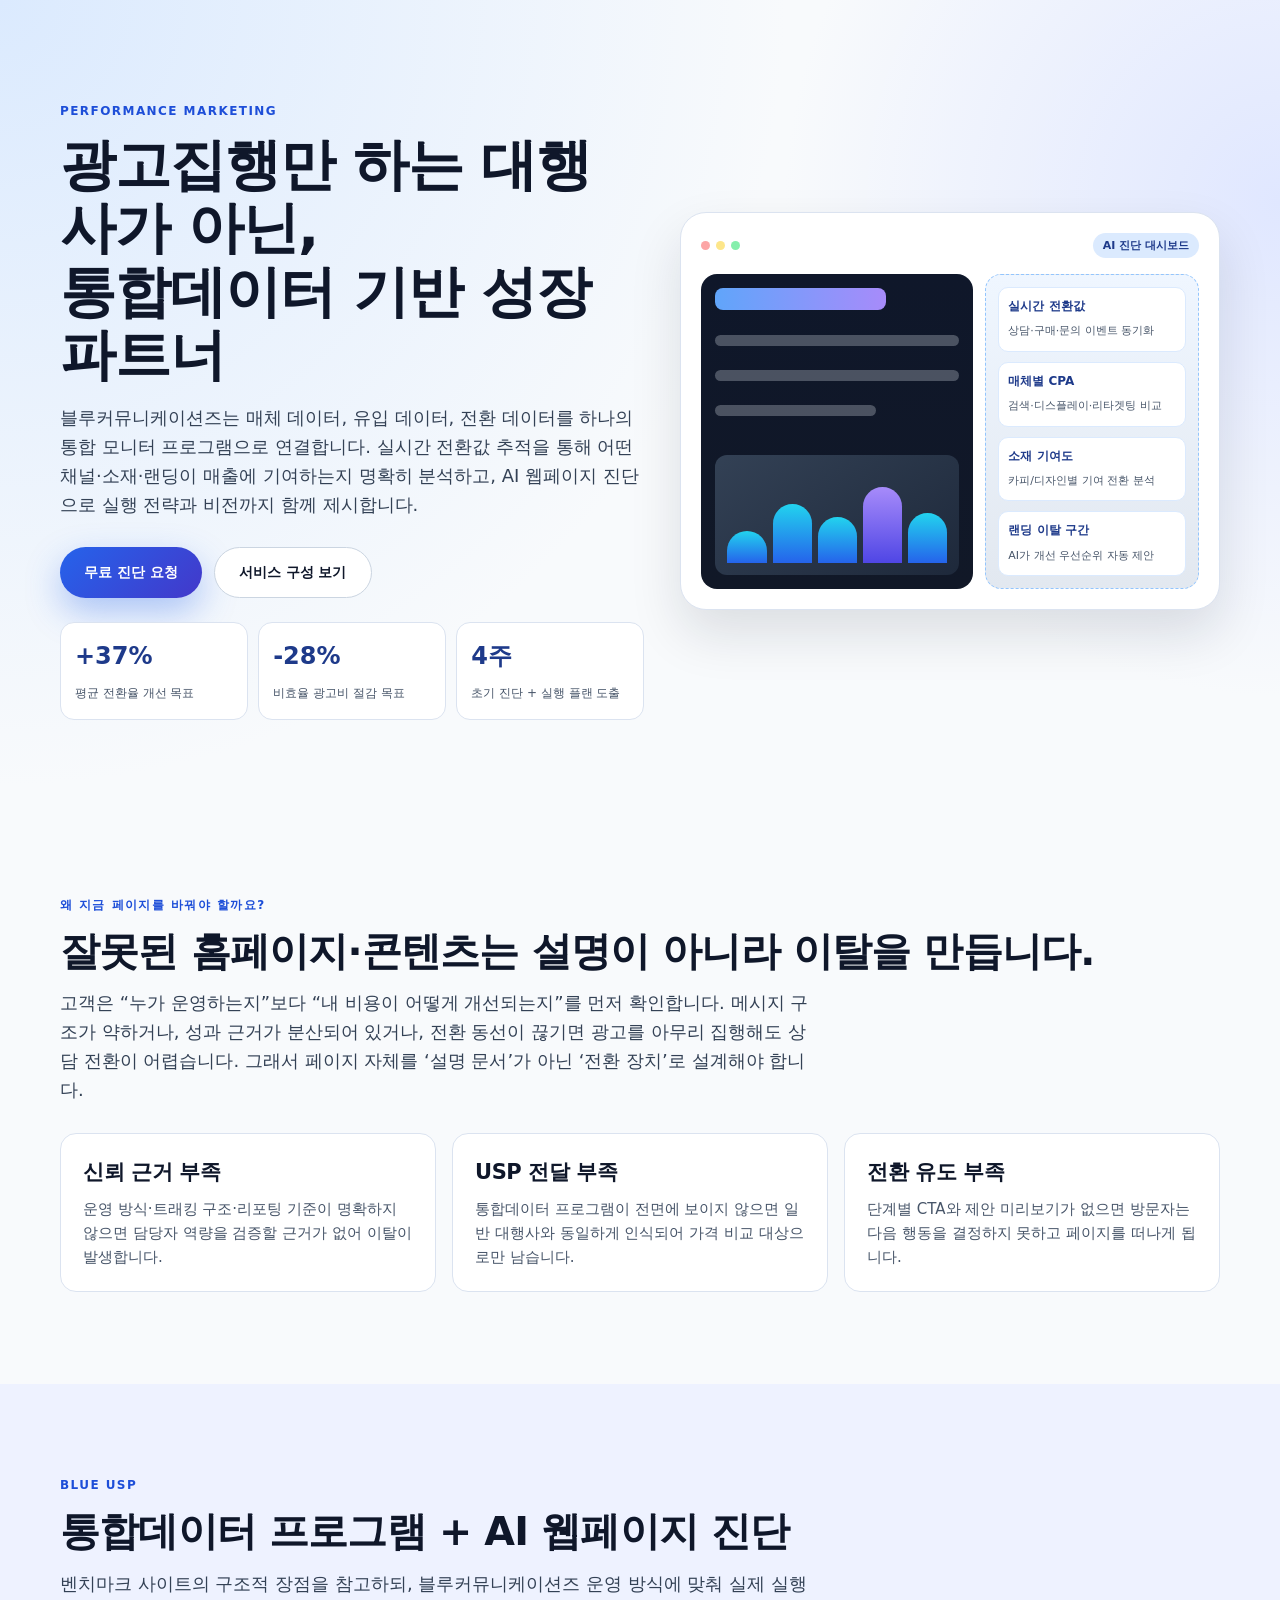
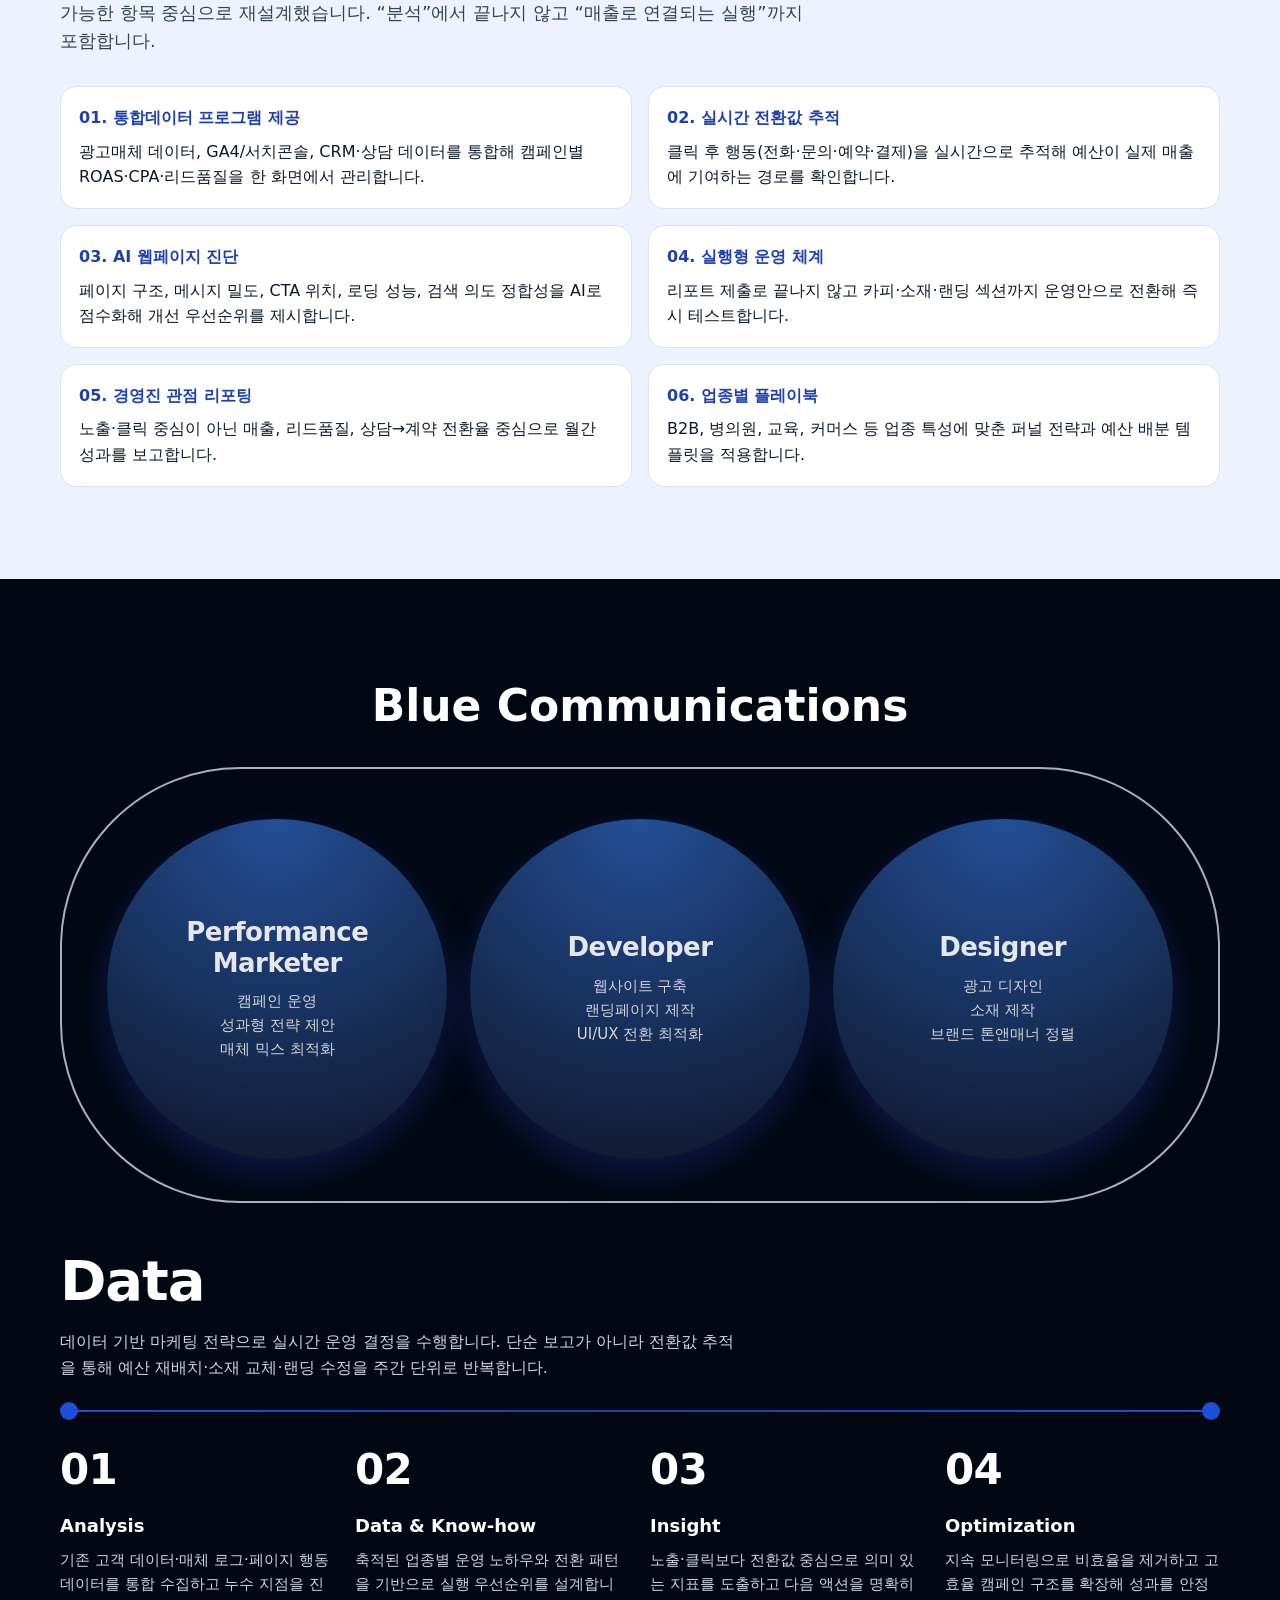
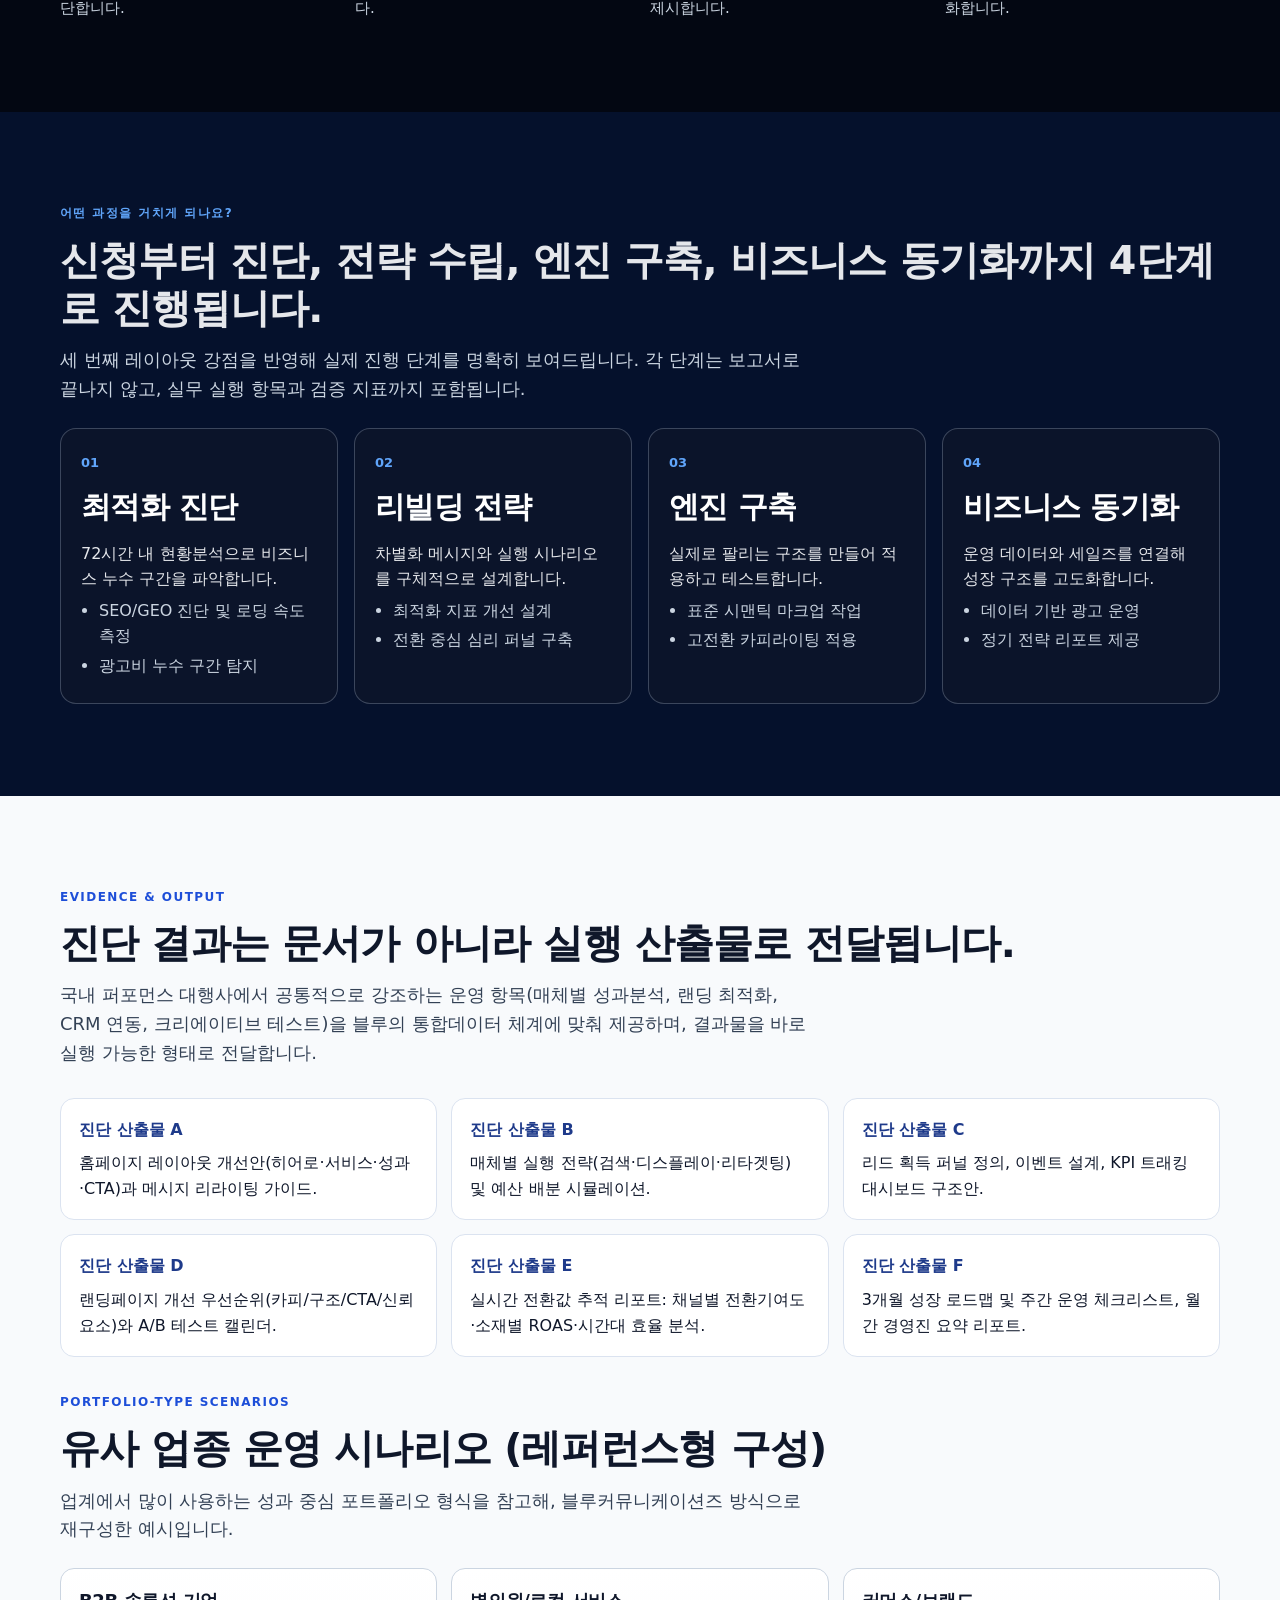
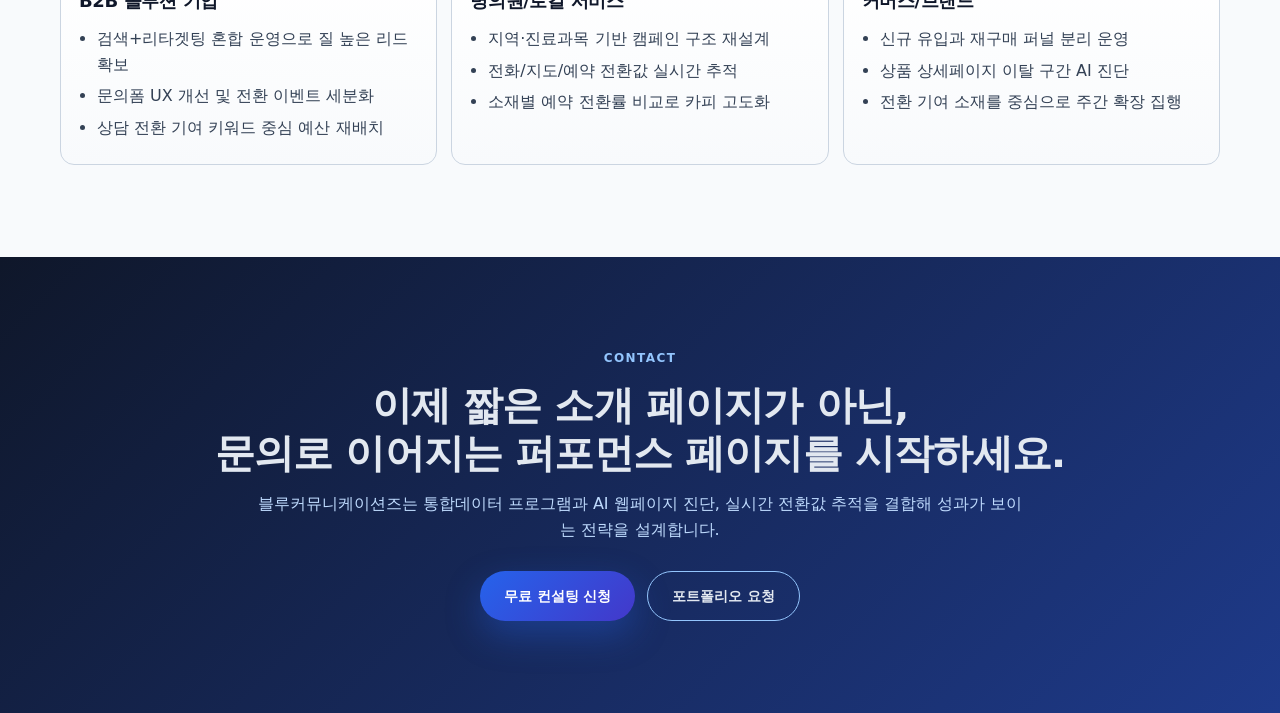
==== commit 0a3a93b6: "Expand performance page with monitor visuals and deeper conversion content" ====
--- a/growthb-blue-landing.html
+++ b/growthb-blue-landing.html
@@ -2,862 +2,311 @@
 <html lang="ko">
 <head>
   <meta charset="UTF-8" />
-  <title>블루커뮤니케이션즈 | 7년의 기록, 광고비가 절반만 일하는 이유</title>
   <meta name="viewport" content="width=device-width, initial-scale=1" />
+  <title>블루커뮤니케이션즈 | 퍼포먼스 마케팅</title>
   <style>
-    * {
-      box-sizing: border-box;
-      margin: 0;
-      padding: 0;
-    }
+    * { box-sizing: border-box; margin: 0; padding: 0; }
     body {
-      font-family: -apple-system, BlinkMacSystemFont, "Pretendard", "Noto Sans KR", system-ui, sans-serif;
-      color: #111827;
-      background-color: #f9fafb;
+      font-family: "Pretendard", "Noto Sans KR", -apple-system, BlinkMacSystemFont, system-ui, sans-serif;
+      color: #0f172a;
+      background: #f8fafc;
       line-height: 1.6;
     }
-    img, video {
-      max-width: 100%;
-      display: block;
-    }
-    a {
-      color: inherit;
-      text-decoration: none;
-    }
-    .section {
-      padding: 80px 20px;
-    }
-    .container {
-      max-width: 1120px;
+    .container { width: min(1160px, calc(100% - 40px)); margin: 0 auto; }
+    section { padding: 92px 0; }
+    .kicker { color: #1d4ed8; font-size: 12px; font-weight: 700; letter-spacing: .12em; text-transform: uppercase; margin-bottom: 12px; }
+    h1, h2, h3, h4 { letter-spacing: -0.02em; }
+    h1 { font-size: clamp(34px, 5vw, 56px); line-height: 1.13; margin-bottom: 18px; }
+    h2 { font-size: clamp(30px, 3.1vw, 42px); line-height: 1.22; margin-bottom: 14px; }
+    .lead { color: #334155; font-size: 18px; max-width: 760px; }
+    .btn-row { display: flex; flex-wrap: wrap; gap: 12px; margin-top: 28px; }
+    .btn { border-radius: 999px; padding: 13px 24px; font-size: 14px; font-weight: 700; text-decoration: none; display: inline-flex; align-items: center; justify-content: center; }
+    .btn.primary { background: linear-gradient(135deg, #2563eb, #4338ca); color: #fff; box-shadow: 0 14px 35px rgba(37,99,235,.35); }
+    .btn.ghost { border: 1px solid #cbd5e1; color: #0f172a; background: #fff; }
+
+    .hero {
+      padding: 102px 0 84px;
+      background: radial-gradient(circle at top left, #dbeafe 0, transparent 52%), radial-gradient(circle at right 25%, #e0e7ff 0, transparent 35%), #f8fafc;
+    }
+    .hero-grid { display: grid; grid-template-columns: 1.04fr .96fr; gap: 36px; align-items: center; }
+    .hero-metrics { margin-top: 24px; display: grid; grid-template-columns: repeat(3,1fr); gap: 10px; }
+    .metric { background: #fff; border: 1px solid #dbe3f0; border-radius: 14px; padding: 14px; min-height: 84px; }
+    .metric strong { display: block; font-size: 24px; color: #1e3a8a; margin-bottom: 4px; }
+    .metric span { color: #475569; font-size: 12px; white-space: nowrap; }
+
+    .monitor-card { border-radius: 26px; border: 1px solid #dbe3f0; background: #fff; padding: 20px; box-shadow: 0 24px 52px rgba(15,23,42,.12); }
+    .monitor-head { display: flex; justify-content: space-between; align-items: center; margin-bottom: 16px; }
+    .dots { display: flex; gap: 6px; }
+    .dot { width: 9px; height: 9px; border-radius: 50%; }
+    .dot:nth-child(1){ background: #fca5a5; }
+    .dot:nth-child(2){ background: #fde68a; }
+    .dot:nth-child(3){ background: #86efac; }
+    .tag { font-size: 11px; color: #1e3a8a; font-weight: 700; background: #dbeafe; border-radius: 999px; padding: 4px 10px; }
+    .monitor-body { display: grid; grid-template-columns: 1.12fr .88fr; gap: 12px; min-height: 300px; }
+    .monitor-main { border-radius: 16px; background: linear-gradient(180deg, #0f172a, #111827); color: #e2e8f0; padding: 14px; display: grid; gap: 10px; }
+    .line { height: 11px; border-radius: 999px; background: rgba(226,232,240,.28); }
+    .line.main { width: 70%; height: 22px; border-radius: 8px; background: linear-gradient(90deg,#60a5fa,#a78bfa); }
+    .line.short { width: 66%; }
+    .chart-wrap { margin-top: auto; border-radius: 12px; height: 120px; background: linear-gradient(145deg, #334155, #1e293b); padding: 12px; display: flex; align-items: flex-end; gap: 6px; }
+    .chart-wrap span { flex: 1; border-radius: 99px 99px 0 0; background: linear-gradient(180deg,#22d3ee,#2563eb); }
+    .chart-wrap span:nth-child(1){ height: 34%; }
+    .chart-wrap span:nth-child(2){ height: 62%; }
+    .chart-wrap span:nth-child(3){ height: 48%; }
+    .chart-wrap span:nth-child(4){ height: 79%; background: linear-gradient(180deg,#a78bfa,#4f46e5); }
+    .chart-wrap span:nth-child(5){ height: 52%; }
+    .monitor-side { border-radius: 16px; border: 1px dashed #93c5fd; background: linear-gradient(180deg, #eff6ff, #e2e8f0); padding: 12px; display: grid; gap: 10px; }
+    .side-widget { border-radius: 10px; background: #fff; border: 1px solid #dbeafe; padding: 9px; }
+    .side-widget strong { display: block; font-size: 12px; color: #1e3a8a; }
+    .side-widget span { color: #475569; font-size: 11px; }
+
+    .section-alt { background: #eef2ff; }
+    .grid-3 { display: grid; grid-template-columns: repeat(3,1fr); gap: 16px; margin-top: 28px; }
+    .card { background: #fff; border: 1px solid #dbe3f0; border-radius: 16px; padding: 22px; }
+    .card h3 { font-size: 21px; margin-bottom: 8px; }
+    .card p { color: #475569; font-size: 15px; }
+
+    .solution-grid { margin-top: 30px; display: grid; grid-template-columns: 1fr 1fr; gap: 16px; }
+    .solution-item { background: #fff; border-radius: 16px; border: 1px solid #dbe3f0; padding: 18px; }
+    .solution-item strong { display: block; margin-bottom: 8px; color: #1e40af; }
+
+    .dark-section { background: #030712; color: #e5e7eb; }
+    .venn-shell { margin-top: 26px; padding: 42px 34px; border: 2px solid rgba(226,232,240,.75); border-radius: 180px; position: relative; overflow: hidden; }
+    .venn-title { text-align: center; font-size: 56px; font-weight: 700; margin-bottom: 6px; }
+    .venn-brand { text-align: center; font-size: 44px; font-weight: 700; color: #fff; margin-bottom: 24px; }
+    .venn-grid { display: grid; grid-template-columns: repeat(3, 1fr); gap: 0; align-items: center; margin-top: 8px; }
+    .venn-item {
+      width: 100%; max-width: 340px; aspect-ratio: 1 / 1; border-radius: 50%;
       margin: 0 auto;
-    }
-    .section-title {
-      font-size: 32px;
-      font-weight: 800;
-      margin-bottom: 16px;
-      letter-spacing: -0.02em;
-    }
-    .section-subtitle {
-      font-size: 16px;
-      color: #6b7280;
-      margin-bottom: 32px;
-    }
-    .btn-row {
-      display: flex;
-      flex-wrap: wrap;
-      gap: 12px;
-      margin-top: 24px;
-    }
-    .btn-primary,
-    .btn-secondary {
-      display: inline-flex;
-      align-items: center;
-      justify-content: center;
-      border-radius: 999px;
-      padding: 12px 24px;
-      font-weight: 600;
-      font-size: 14px;
-      cursor: pointer;
-      border: 1px solid transparent;
-      transition: all 0.2s ease;
-    }
-    .btn-primary {
-      background: linear-gradient(135deg, #2563eb, #4f46e5);
-      color: #fff;
-      box-shadow: 0 18px 40px rgba(37, 99, 235, 0.35);
-    }
-    .btn-primary:hover {
-      transform: translateY(-1px);
-      box-shadow: 0 24px 50px rgba(37, 99, 235, 0.45);
-    }
-    .btn-secondary {
-      background-color: #fff;
-      color: #111827;
-      border-color: #e5e7eb;
-    }
-    .btn-secondary:hover {
-      background-color: #f3f4f6;
-    }
-    #hero {
-      padding: 96px 20px 80px;
-      background: radial-gradient(circle at top left, #e0f2fe 0, transparent 50%), #f9fafb;
-    }
-    .hero-inner {
-      max-width: 1120px;
-      margin: 0 auto;
-      display: grid;
-      grid-template-columns: minmax(0, 1.1fr) minmax(0, 1fr);
-      gap: 40px;
-      align-items: center;
-    }
-    .hero-kicker {
-      font-size: 13px;
-      font-weight: 600;
-      color: #2563eb;
-      letter-spacing: 0.08em;
-      text-transform: uppercase;
-      margin-bottom: 10px;
-    }
-    .hero-title {
-      font-size: 40px;
-      line-height: 1.2;
-      font-weight: 800;
-      letter-spacing: -0.03em;
-      margin-bottom: 16px;
-    }
-    .hero-highlight {
-      background: linear-gradient(120deg, #2563eb, #4f46e5);
-      -webkit-background-clip: text;
-      color: transparent;
-    }
-    .hero-desc {
-      font-size: 16px;
-      color: #4b5563;
-      max-width: 480px;
-    }
-    .hero-meta {
-      display: flex;
-      flex-wrap: wrap;
-      gap: 18px;
-      margin-top: 30px;
-      color: #6b7280;
-      font-size: 13px;
-    }
-    .hero-meta span {
-      position: relative;
-      padding-left: 16px;
-    }
-    .hero-meta span::before {
-      content: "";
-      position: absolute;
-      left: 0;
-      top: 50%;
-      width: 8px;
-      height: 8px;
-      border-radius: 999px;
-      background: linear-gradient(135deg, #facc15, #f97316);
-      transform: translateY(-50%);
-    }
-    .hero-video {
-      background: linear-gradient(145deg, #111827, #020617);
-      border-radius: 28px;
-      padding: 20px;
-      box-shadow: 0 30px 80px rgba(15, 23, 42, 0.65);
-      position: relative;
-      overflow: hidden;
-      color: #e5e7eb;
-    }
-    .hero-video-header {
-      display: flex;
-      justify-content: space-between;
-      align-items: center;
-      margin-bottom: 16px;
-      font-size: 12px;
-      color: #9ca3af;
-    }
-    .hero-dots {
-      display: flex;
-      gap: 6px;
-    }
-    .hero-dot {
-      width: 9px;
-      height: 9px;
-      border-radius: 999px;
-      background-color: #4b5563;
-    }
-    .hero-dot.red { background-color: #f97373; }
-    .hero-dot.yellow { background-color: #facc15; }
-    .hero-dot.green { background-color: #4ade80; }
-    .hero-video-main {
-      border-radius: 18px;
-      border: 1px solid rgba(55, 65, 81, 0.8);
-      background: radial-gradient(circle at top, rgba(56, 189, 248, 0.24), transparent 60%);
-      padding: 18px 20px 20px;
-      position: relative;
-      overflow: hidden;
-    }
-    .hero-video-title {
-      font-size: 13px;
-      font-weight: 600;
-      margin-bottom: 10px;
-      color: #e5e7eb;
-    }
-    .hero-video-desc {
-      font-size: 12px;
-      color: #9ca3af;
-      margin-bottom: 14px;
-    }
-    .hero-video-graph {
-      height: 140px;
-      position: relative;
-      border-radius: 16px;
-      background: linear-gradient(145deg, rgba(15, 23, 42, 0.95), rgba(15, 23, 42, 0.9));
-      overflow: hidden;
-      padding: 14px 18px;
-      display: flex;
-      align-items: flex-end;
-      gap: 8px;
-    }
-    .hero-bar {
-      flex: 1;
-      background: linear-gradient(180deg, #38bdf8, #0ea5e9);
-      border-radius: 999px 999px 4px 4px;
-      opacity: 0.35;
-    }
-    .hero-bar:nth-child(1) { height: 34%; }
-    .hero-bar:nth-child(2) { height: 52%; }
-    .hero-bar:nth-child(3) { height: 41%; }
-    .hero-bar:nth-child(4) { height: 66%; opacity: 0.75; background: linear-gradient(180deg, #a855f7, #6366f1); }
-    .hero-bar:nth-child(5) { height: 45%; }
-    .hero-video-tag {
-      position: absolute;
-      top: 16px;
-      right: 20px;
-      font-size: 11px;
-      padding: 4px 10px;
-      border-radius: 999px;
-      background: rgba(15, 23, 42, 0.9);
-      border: 1px solid rgba(148, 163, 184, 0.7);
-      color: #e5e7eb;
-    }
-    .media-test-grid {
-      display: grid;
-      grid-template-columns: minmax(0, 1.2fr) minmax(0, 0.9fr);
-      gap: 32px;
-      align-items: flex-start;
-    }
-    .media-note {
-      font-size: 13px;
-      color: #6b7280;
-      margin-top: 8px;
-    }
-    .media-box {
-      border-radius: 20px;
-      background: radial-gradient(circle at top, #bfdbfe, #eff6ff);
-      padding: 18px;
-      box-shadow: 0 18px 40px rgba(15, 23, 42, 0.18);
-    }
-    .media-box-inner {
-      border-radius: 16px;
-      border: 1px dashed #93c5fd;
-      padding: 16px;
-      background-color: #f9fafb;
-      font-size: 13px;
-      color: #4b5563;
-    }
-    .media-label {
-      font-size: 11px;
-      font-weight: 600;
-      text-transform: uppercase;
-      letter-spacing: 0.12em;
-      color: #2563eb;
-      margin-bottom: 6px;
-    }
-    #naver-rule-change {
-      background-color: #0f172a;
-      color: #e5e7eb;
-    }
-    #naver-rule-change .section-title {
-      color: #f9fafb;
-    }
-    #naver-rule-change .section-subtitle {
-      color: #9ca3af;
-      max-width: 640px;
-    }
-    .rule-grid {
-      display: grid;
-      grid-template-columns: repeat(3, minmax(0, 1fr));
-      gap: 20px;
-      margin-top: 20px;
-    }
-    .rule-card {
-      background: radial-gradient(circle at top left, rgba(56, 189, 248, 0.12), transparent 50%);
-      border-radius: 18px;
-      padding: 18px 18px 20px;
-      border: 1px solid rgba(148, 163, 184, 0.35);
-      font-size: 13px;
-    }
-    .rule-label {
-      font-size: 11px;
-      text-transform: uppercase;
-      letter-spacing: 0.12em;
-      color: #60a5fa;
-      margin-bottom: 6px;
-    }
-    .rule-title {
-      font-size: 15px;
-      font-weight: 600;
-      margin-bottom: 6px;
-    }
-    .rule-footer {
-      margin-top: 24px;
-      padding-top: 16px;
-      border-top: 1px dashed rgba(148, 163, 184, 0.6);
-      font-size: 13px;
-      color: #e5e7eb;
-      display: flex;
-      flex-wrap: wrap;
-      gap: 16px;
-      justify-content: space-between;
-      align-items: center;
-    }
-    .rule-pill {
-      font-size: 11px;
-      padding: 6px 10px;
-      border-radius: 999px;
-      border: 1px solid rgba(148, 163, 184, 0.7);
-      text-transform: uppercase;
-      letter-spacing: 0.12em;
-    }
-    .story-section { background-color: #fff; }
-    .story-section.dark {
-      background-color: #0f172a;
-      color: #e5e7eb;
-    }
-    .story-section.dark .section-title { color: #f9fafb; }
-    .story-section.dark .section-subtitle,
-    .story-section.dark .story-body { color: #cbd5e1; }
-    .story-grid {
-      display: grid;
-      grid-template-columns: minmax(0, 1.2fr) minmax(0, 0.9fr);
-      gap: 48px;
-      align-items: start;
-    }
-    .story-kicker {
-      font-size: 12px;
-      font-weight: 700;
-      color: #2563eb;
-      text-transform: uppercase;
-      letter-spacing: 0.1em;
-      margin-bottom: 10px;
-    }
-    .story-body {
-      font-size: 16px;
-      line-height: 1.75;
-      color: #374151;
-    }
-    .story-body p { margin-bottom: 1em; }
-    .story-body p:last-child { margin-bottom: 0; }
-    .story-body strong { color: #111827; }
-    .story-media {
-      border-radius: 20px;
-      overflow: hidden;
-      background: linear-gradient(145deg, #e0f2fe, #f0f9ff);
-      border: 1px solid #bae6fd;
-      aspect-ratio: 16/10;
-      display: flex;
-      align-items: center;
-      justify-content: center;
-      font-size: 14px;
-      color: #0369a1;
-    }
-    #optimization-engine { background-color: #f8fafc; }
-    .engine-quote {
-      font-size: 18px;
-      font-weight: 700;
-      color: #1e293b;
-      margin: 24px 0 16px;
-      line-height: 1.5;
-    }
-    .engine-footnote {
-      font-size: 15px;
-      color: #475569;
-      margin-top: 20px;
-      padding-top: 16px;
-      border-top: 1px solid #e2e8f0;
-    }
-    .engine-grid {
-      display: grid;
-      grid-template-columns: repeat(2, minmax(0, 1fr));
-      gap: 28px;
-      margin-top: 24px;
-    }
-    .engine-col {
-      background: #fff;
-      border-radius: 20px;
-      padding: 28px 26px 30px;
-      border: 1px solid #e2e8f0;
-      box-shadow: 0 4px 24px rgba(15, 23, 42, 0.06);
-    }
-    .engine-col h3 {
-      font-size: 18px;
-      font-weight: 800;
-      margin-bottom: 16px;
-      letter-spacing: -0.02em;
-      color: #0f172a;
-    }
-    .engine-list {
-      list-style: none;
-      font-size: 15px;
-      color: #475569;
-      line-height: 1.65;
-    }
-    .engine-list li {
-      position: relative;
-      padding-left: 18px;
-      margin-bottom: 14px;
-    }
-    .engine-list li:last-child { margin-bottom: 0; }
-    .engine-list li::before {
-      content: "";
-      position: absolute;
-      left: 0;
-      top: 0.5em;
-      width: 6px;
-      height: 6px;
-      border-radius: 50%;
-      background: linear-gradient(135deg, #2563eb, #7c3aed);
-    }
-    .engine-list strong { color: #1e293b; }
-    #services { background-color: #fff; }
-    .services-grid {
-      display: grid;
-      grid-template-columns: repeat(2, minmax(0, 1fr));
-      gap: 24px;
-      margin-top: 24px;
-    }
-    .service-card {
-      background: linear-gradient(145deg, #f8fafc, #f1f5f9);
-      border-radius: 20px;
-      padding: 28px 26px 30px;
-      border: 1px solid #e2e8f0;
-    }
-    .service-card h3 {
-      font-size: 20px;
-      font-weight: 800;
-      margin-bottom: 12px;
-      color: #0f172a;
-      letter-spacing: -0.02em;
-    }
-    .service-card .num {
-      font-size: 13px;
-      font-weight: 700;
-      color: #2563eb;
-      margin-bottom: 6px;
-    }
-    .service-card p {
-      font-size: 15px;
-      line-height: 1.7;
-      color: #475569;
-    }
-    #process {
-      background-color: #0f172a;
-      color: #e5e7eb;
-    }
-    #process .section-title { color: #f9fafb; }
-    #process .section-subtitle { color: #94a3b8; max-width: 720px; }
-    .process-grid {
-      display: grid;
-      grid-template-columns: repeat(4, minmax(0, 1fr));
-      gap: 20px;
-      margin-top: 28px;
-    }
-    .process-card {
-      background: rgba(30, 41, 59, 0.6);
-      border: 1px solid rgba(71, 85, 105, 0.6);
-      border-radius: 18px;
-      padding: 22px 20px 24px;
-    }
-    .process-step {
-      font-size: 13px;
-      font-weight: 700;
-      color: #60a5fa;
-      margin-bottom: 8px;
-    }
-    .process-card h3 {
-      font-size: 17px;
-      font-weight: 700;
-      margin-bottom: 12px;
-      color: #f1f5f9;
-    }
-    .process-card ul {
-      list-style: none;
-      font-size: 14px;
-      color: #94a3b8;
-      line-height: 1.6;
-    }
-    .process-card li {
-      padding-left: 16px;
-      position: relative;
-      margin-bottom: 6px;
-    }
-    .process-card li::before {
-      content: "·";
-      position: absolute;
-      left: 0;
-      color: #60a5fa;
-    }
-    .process-cta {
-      margin-top: 36px;
-      padding: 24px 28px;
-      border-radius: 20px;
-      background: linear-gradient(135deg, rgba(37, 99, 235, 0.4), rgba(79, 70, 229, 0.4));
-      border: 1px solid rgba(96, 165, 250, 0.4);
+      padding: 54px 20px;
       text-align: center;
-    }
-    .process-cta .btn-primary { margin-top: 12px; }
-    #philosophy {
-      background-color: #020617;
-      color: #e5e7eb;
-      text-align: center;
-    }
-    #philosophy .section-title {
-      color: #f9fafb;
-      font-size: 28px;
-      max-width: 640px;
-      margin-left: auto;
-      margin-right: auto;
-    }
-    #philosophy .section-subtitle {
-      color: #94a3b8;
-      max-width: 560px;
-      margin-left: auto;
-      margin-right: auto;
-    }
-    footer {
-      background-color: #020617;
-      color: #6b7280;
-      padding: 16px 20px 22px;
-      font-size: 12px;
-    }
-    .footer-inner {
-      max-width: 1120px;
-      margin: 0 auto;
-      display: flex;
-      flex-wrap: wrap;
-      justify-content: space-between;
-      gap: 10px;
-      border-top: 1px solid #111827;
-      padding-top: 14px;
-    }
-    @media (max-width: 960px) {
-      .hero-inner,
-      .media-test-grid,
-      .story-grid {
-        grid-template-columns: minmax(0, 1fr);
-      }
-      .hero-video {
-        order: -1;
-      }
-      .rule-grid {
-        grid-template-columns: repeat(2, minmax(0, 1fr));
-      }
-      .engine-grid,
-      .services-grid {
-        grid-template-columns: minmax(0, 1fr);
-      }
-      .process-grid {
-        grid-template-columns: repeat(2, minmax(0, 1fr));
-      }
-    }
-    @media (max-width: 640px) {
-      #hero {
-        padding-top: 72px;
-      }
-      .section {
-        padding: 56px 16px;
-      }
-      .hero-title {
-        font-size: 30px;
-      }
-      .section-title {
-        font-size: 24px;
-      }
-      .rule-grid {
-        grid-template-columns: minmax(0, 1fr);
-      }
-      .process-grid {
-        grid-template-columns: minmax(0, 1fr);
-      }
-      .btn-row {
-        flex-direction: column;
-        align-items: flex-start;
-      }
+      background: radial-gradient(circle at top, rgba(59,130,246,.58), rgba(15,23,42,.92));
+      display: flex; flex-direction: column; justify-content: center; gap: 10px;
+      box-shadow: 0 14px 38px rgba(30,64,175,.33);
+    }
+    .venn-item h3 { font-size: 26px; line-height: 1.2; }
+    .venn-item p { color: #d1d5db; font-size: 15px; }
+
+    .insight-title { margin-top: 44px; font-size: 56px; color: #fff; }
+    .insight-lead { margin-top: 10px; color: #cbd5e1; max-width: 680px; }
+    .flow-line { margin-top: 30px; height: 2px; background: linear-gradient(90deg,#1d4ed8,#1e40af,#1d4ed8); position: relative; }
+    .flow-line::before, .flow-line::after { content: ""; position: absolute; top: 50%; width: 18px; height: 18px; border-radius: 50%; background: #1d4ed8; transform: translateY(-50%); }
+    .flow-line::before { left: 0; }
+    .flow-line::after { right: 0; }
+    .insight-grid { margin-top: 24px; display: grid; grid-template-columns: repeat(4,1fr); gap: 20px; }
+    .insight-box h4 { font-size: 42px; color: #fff; margin-bottom: 8px; }
+    .insight-box strong { display: block; font-size: 18px; margin-bottom: 8px; color: #fff; }
+    .insight-box p { color: #cbd5e1; font-size: 15px; }
+
+    .diagnosis { background: #05112c; color: #e5e7eb; }
+    .diagnosis .lead { color: #cbd5e1; }
+    .diag-grid { display: grid; grid-template-columns: repeat(4,1fr); gap: 16px; margin-top: 24px; }
+    .diag-card { background: rgba(15,23,42,.72); border: 1px solid rgba(148,163,184,.35); border-radius: 16px; padding: 20px; }
+    .diag-card b { color: #60a5fa; font-size: 13px; }
+    .diag-card h3 { margin: 8px 0 10px; color: #fff; font-size: 30px; }
+    .diag-card ul { margin-top: 6px; padding-left: 18px; color: #cbd5e1; }
+    .diag-card li { margin-bottom: 4px; }
+
+    .proof-grid { margin-top: 30px; display: grid; grid-template-columns: repeat(3,1fr); gap: 14px; }
+    .proof { border: 1px solid #dbe3f0; border-radius: 14px; padding: 18px; background: #fff; }
+    .proof strong { color: #1e3a8a; display: block; margin-bottom: 8px; }
+
+    .portfolio-grid { margin-top: 24px; display: grid; grid-template-columns: repeat(3,1fr); gap: 14px; }
+    .portfolio { border-radius: 14px; border: 1px solid #cbd5e1; padding: 18px; background: linear-gradient(180deg,#fff,#f8fafc); }
+    .portfolio h4 { font-size: 18px; margin-bottom: 10px; }
+    .portfolio ul { padding-left: 18px; color: #334155; }
+    .portfolio li { margin-bottom: 6px; }
+
+    .cta { background: linear-gradient(135deg, #0f172a, #1e3a8a); color: #e2e8f0; text-align: center; }
+    .cta p { max-width: 780px; margin: 0 auto; color: #bfdbfe; }
+
+    @media (max-width: 1024px) {
+      .hero-grid, .solution-grid, .portfolio-grid { grid-template-columns: 1fr; }
+      .hero-metrics { grid-template-columns: 1fr; }
+      .grid-3, .proof-grid { grid-template-columns: 1fr; }
+      .insight-grid, .diag-grid { grid-template-columns: repeat(2,1fr); }
+      .venn-shell { border-radius: 34px; }
+      .venn-grid { gap: 12px; }
+      .venn-item { max-width: 100%; }
+    }
+    @media (max-width: 680px) {
+      section { padding: 70px 0; }
+      .container { width: min(1160px, calc(100% - 28px)); }
+      .monitor-body, .insight-grid, .diag-grid { grid-template-columns: 1fr; }
+      .venn-title, .venn-brand, .insight-title { font-size: 40px; }
     }
   </style>
 </head>
 <body>
-  <section id="hero">
-    <div class="hero-inner">
+  <section class="hero">
+    <div class="container hero-grid">
       <div>
-        <div class="hero-kicker">BLUE COMMUNICATIONS</div>
-        <h1 class="hero-title">
-          7년의 기록:<br />
-          왜 여러분의 광고비는<br />
-          <span class="hero-highlight">절반만 일하고 있을까요?</span>
-        </h1>
-        <p class="hero-desc">
-          2018년 여름, 우리 돈 1억 원을 직접 태우며 발견한 것은
-          '광고 세팅'이 아니라 '그릇(홈페이지)'의 격차였습니다.
-          검색자의 구매 의도를 끝까지 담아내는 구조를 설계합니다.
-        </p>
+        <div class="kicker">Performance Marketing</div>
+        <h1>광고집행만 하는 대행사가 아닌,<br />통합데이터 기반 성장 파트너</h1>
+        <p class="lead">블루커뮤니케이션즈는 매체 데이터, 유입 데이터, 전환 데이터를 하나의 통합 모니터 프로그램으로 연결합니다. 실시간 전환값 추적을 통해 어떤 채널·소재·랜딩이 매출에 기여하는지 명확히 분석하고, AI 웹페이지 진단으로 실행 전략과 비전까지 함께 제시합니다.</p>
         <div class="btn-row">
-          <button class="btn-primary">우리 브랜드 비효율 진단 신청하기</button>
-          <button class="btn-secondary">1억 실험 스토리 보기</button>
-        </div>
-        <div class="hero-meta">
-          <span>7년간 축적된 검색 &amp; 그릇 데이터</span>
-          <span>1억 원 실험으로 검증한 최적화 문법</span>
-        </div>
-      </div>
-      <div class="hero-video">
-        <div class="hero-video-header">
-          <div class="hero-dots">
-            <span class="hero-dot red"></span>
-            <span class="hero-dot yellow"></span>
-            <span class="hero-dot green"></span>
+          <a class="btn primary" href="#consult">무료 진단 요청</a>
+          <a class="btn ghost" href="#modules">서비스 구성 보기</a>
+        </div>
+        <div class="hero-metrics">
+          <div class="metric"><strong>+37%</strong><span>평균 전환율 개선 목표</span></div>
+          <div class="metric"><strong>-28%</strong><span>비효율 광고비 절감 목표</span></div>
+          <div class="metric"><strong>4주</strong><span>초기 진단 + 실행 플랜 도출</span></div>
+        </div>
+      </div>
+      <div class="monitor-card" aria-label="광고 통합 모니터 프로그램 이미지">
+        <div class="monitor-head">
+          <div class="dots"><span class="dot"></span><span class="dot"></span><span class="dot"></span></div>
+          <span class="tag">AI 진단 대시보드</span>
+        </div>
+        <div class="monitor-body">
+          <div class="monitor-main">
+            <div class="line main"></div>
+            <div class="line"></div>
+            <div class="line"></div>
+            <div class="line short"></div>
+            <div class="chart-wrap"><span></span><span></span><span></span><span></span><span></span></div>
           </div>
-          <span>2018–2025 PERFORMANCE RECORDING</span>
-        </div>
-        <div class="hero-video-main">
-          <div class="hero-video-title">
-            광고비는 같은데, 매출 곡선은 왜 이렇게 다를까?
+          <div class="monitor-side">
+            <div class="side-widget"><strong>실시간 전환값</strong><span>상담·구매·문의 이벤트 동기화</span></div>
+            <div class="side-widget"><strong>매체별 CPA</strong><span>검색·디스플레이·리타겟팅 비교</span></div>
+            <div class="side-widget"><strong>소재 기여도</strong><span>카피/디자인별 기여 전환 분석</span></div>
+            <div class="side-widget"><strong>랜딩 이탈 구간</strong><span>AI가 개선 우선순위 자동 제안</span></div>
           </div>
-          <div class="hero-video-desc">
-            월 1,000만 원을 쓰는 두 브랜드. 하나는 매출이 폭발하고,
-            다른 하나는 현상 유지도 버거웠습니다. 우리는 그 이유를
-            '광고 세팅'이 아닌 '홈페이지의 그릇'에서 찾았습니다.
-          </div>
-          <div class="hero-video-graph">
-            <div class="hero-bar"></div>
-            <div class="hero-bar"></div>
-            <div class="hero-bar"></div>
-            <div class="hero-bar"></div>
-            <div class="hero-bar"></div>
-          </div>
-          <div class="hero-video-tag">1억 실험 데이터 샘플</div>
-        </div>
-      </div>
-    </div>
-  </section>
-
-  <section id="story-1" class="section story-section">
-    <div class="container story-grid">
-      <div>
-        <div class="story-kicker">1. 2018년 여름, 1억 원을 태우며 발견한 것</div>
-        <h2 class="section-title">기묘한 격차</h2>
-        <div class="story-body">
-          <p>블루커뮤니케이션즈의 시작은 화려한 사무실이 아니라 땀 냄새 나는 현장이었습니다. 오직 '입소문'만으로 7년을 성장해오며 우리는 기묘한 현상을 목격했습니다. 똑같이 월 1,000만 원의 광고비를 쓰는데, 누구는 매출이 폭발하고 누구는 현상 유지조차 버거운 <strong>'성과적 격차'</strong>였습니다.</p>
-          <p>처음에는 광고 세팅의 차인 줄 알았습니다. 하지만 차마 광고주의 돈을 쓸 수 없어 <strong>우리 돈 1억 원을 직접 지출하며 실험해 본 결과, 진짜 범인은 따로 있었습니다.</strong> 바로 광고가 도달하는 <strong>'그릇(홈페이지)'</strong>이 검색자의 <strong>'구매 의도'</strong>를 담아내지 못하고 새어나가고 있었던 것입니다.</p>
-        </div>
-      </div>
-      <div class="story-media" aria-hidden="true">
-        [이미지: 2018년 현장 기록 및 1억 투자 데이터 그래프]
-      </div>
-    </div>
-  </section>
-
-  <section id="story-2" class="section story-section dark">
-    <div class="container story-grid">
-      <div>
-        <div class="story-kicker">2. 우리가 '검색' 마케팅에 그토록 집착했던 이유</div>
-        <h2 class="section-title">확실한 효율에 기대어</h2>
-        <div class="story-body">
-          <p>우리가 검색창에 무언가를 입력할 때를 떠올려 보세요. "배고파"라고 생각만 하는 게 아니라 직접 타이핑을 한다는 건, 이미 <strong>'나는 지금 무언가를 살 준비가 됐다'</strong>는 강력한 의도가 있다는 뜻입니다. 사려는 마음이 꽉 찬 사람 앞에 우리 브랜드가 나타나기만 하면 바로 구매로 이어졌기에, 지난 7년 동안 저희는 이 <strong>'확실한 효율'</strong>에 집착했습니다.</p>
-          <p>하지만 최근, 이 견고했던 시장에 거대한 균열이 생기고 있습니다. 단순히 키워드만 등록하면 되는 시대는 지났습니다.</p>
-        </div>
-      </div>
-      <div class="story-media" style="background: rgba(30,41,59,0.8); border-color: rgba(71,85,105,0.6); color: #94a3b8;" aria-hidden="true">
-        검색 의도와 그릇의 관계
-      </div>
-    </div>
-  </section>
-
-  <section id="media-test" class="section">
-    <div class="container media-test-grid">
-      <div>
-        <h2 class="section-title">실제 영상 삽입 테스트</h2>
-        <p class="section-subtitle">
-          아래 영역의 <code>src="sample.mp4"</code> 부분을 실제 보유하신 영상 파일 경로로 교체하면,
-          바로 GrowthB 스타일 레이아웃 안에서 영상을 재생해 볼 수 있습니다.
-        </p>
-        <video controls poster="video-thumbnail.jpg">
-          <source src="sample.mp4" type="video/mp4" />
-          브라우저가 video 태그를 지원하지 않습니다.
-        </video>
-        <p class="media-note">
-          - 예: 프로젝트 루트에 <code>hero.mp4</code>를 넣고,
-          <code>src="hero.mp4"</code>로 바꾸면 됩니다.<br />
-          - 썸네일 이미지는 <code>video-thumbnail.jpg</code> 파일을 넣어서 교체하세요.
-        </p>
-      </div>
-      <div class="media-box">
-        <div class="media-box-inner">
-          <div class="media-label">IMAGE SECTION TEST</div>
-          <p>
-            아래 이미지는 실제 랜딩에서 포트폴리오 썸네일이나
-            현장 사진을 넣는 용도입니다.
-          </p>
-          <img src="sample-image.jpg" alt="샘플 이미지 (sample-image.jpg를 실제 이미지로 교체)" />
-          <p class="media-note">
-            - 프로젝트 루트에 <code>sample-image.jpg</code>를 두고 미리 보기 후,<br />
-            - 실제 사진 파일 이름으로 교체하면 됩니다.
-          </p>
-        </div>
-      </div>
-    </div>
-  </section>
-
-  <section id="naver-rule-change" class="section">
-    <div class="container">
-      <h2 class="section-title">
-        검색에 집착할 수밖에 없었던 이유와,<br />
-        2026년, 네이버가 바꿔버린 규칙
-      </h2>
-      <p class="section-subtitle">
-        검색창에 무언가를 직접 타이핑한다는 것은 이미
-        “나는 지금 무언가를 살 준비가 됐다”는 강력한 의도가 있다는 뜻입니다.
-        지난 7년간 우리는 이 <strong>‘확실한 효율’</strong>에 기대어 성장해 왔습니다.
-        하지만 2026년, 이 시장에 거대한 균열이 생기고 있습니다.
-      </p>
-      <div class="rule-grid">
-        <div class="rule-card">
-          <div class="rule-label">Rule 01</div>
-          <div class="rule-title">품질지수 소멸 (2026 상반기)</div>
-          광고주분들이 흔히 신뢰의 척도로 여겼던 품질지수가 2026년 상반기 소멸됩니다. 예전에는 홈페이지가 부실해도 입찰가만 잘 관리하면 명당을 줬지만, 그 시대는 끝났습니다.
-        </div>
-        <div class="rule-card">
-          <div class="rule-label">Rule 02</div>
-          <div class="rule-title">검색광고 최적화 지수 도입</div>
-          대신 네이버는 <strong>검색광고 최적화 지수</strong>를 도입합니다. 이제 네이버의 AI는 여러분의 홈페이지를 사람처럼 꼼꼼하게 읽어봅니다.
-        </div>
-        <div class="rule-card">
-          <div class="rule-label">Rule 03</div>
-          <div class="rule-title">"이제 전교 1등 딱지는 사라집니다"</div>
-          <strong>"이 홈페이지는 손님이 찾는 질문에 진짜 제대로 된 정답을 내놓고 있는가?"</strong>를 따져서 점수를 주겠다는 거죠. 이 최적화 지수가 높아야만 남들보다 훨씬 적은 돈을 쓰고도 가장 좋은 자리에 설 수 있습니다.
-        </div>
-      </div>
-      <div class="rule-footer">
-        <div>
-          이제 문제는 “얼마를 쓰느냐”가 아니라,<br />
-          <strong>“그 돈이 담기는 그릇이 AI와 사람 모두에게 설득력 있는가”</strong>입니다.
-        </div>
-        <div class="rule-pill">
-          AI &amp; HUMAN FRIENDLY WEBSITE
-        </div>
-      </div>
-    </div>
-  </section>
-
-  <section id="optimization-engine" class="section">
-    <div class="container">
-      <h2 class="section-title">광고비를 아껴주는 [최적화 엔진]의 실체</h2>
-      <p class="section-subtitle">
-        단순히 예쁜 페이지가 아닙니다. AI와 고객을 동시에 설득하는 정교한 설계도입니다.
-      </p>
-      <div class="engine-grid">
-        <div class="engine-col">
-          <h3>Technical SEO (구조적 설계)</h3>
-          <ul class="engine-list">
-            <li><strong>초고속 로딩 환경:</strong> 0.1초의 차이가 이탈률 20%를 결정합니다. 서버 응답 속도 최적화 및 이미지 차세대 포맷 이식.</li>
-            <li><strong>시맨틱 태그 구조화:</strong> 네이버 AI와 생성형 엔진(GEO)이 홈페이지의 주제를 즉각 이해하도록 HTML5 구조를 표준화합니다.</li>
-            <li><strong>데이터 하이라이팅:</strong> 검색 결과에서 우리 브랜드가 가장 눈에 띄도록 스키마 마크업(JSON-LD)을 적용합니다.</li>
+        </div>
+      </div>
+    </div>
+  </section>
+
+  <section>
+    <div class="container">
+      <div class="kicker">왜 지금 페이지를 바꿔야 할까요?</div>
+      <h2>잘못된 홈페이지·콘텐츠는 설명이 아니라 이탈을 만듭니다.</h2>
+      <p class="lead">고객은 “누가 운영하는지”보다 “내 비용이 어떻게 개선되는지”를 먼저 확인합니다. 메시지 구조가 약하거나, 성과 근거가 분산되어 있거나, 전환 동선이 끊기면 광고를 아무리 집행해도 상담 전환이 어렵습니다. 그래서 페이지 자체를 ‘설명 문서’가 아닌 ‘전환 장치’로 설계해야 합니다.</p>
+      <div class="grid-3">
+        <article class="card"><h3>신뢰 근거 부족</h3><p>운영 방식·트래킹 구조·리포팅 기준이 명확하지 않으면 담당자 역량을 검증할 근거가 없어 이탈이 발생합니다.</p></article>
+        <article class="card"><h3>USP 전달 부족</h3><p>통합데이터 프로그램이 전면에 보이지 않으면 일반 대행사와 동일하게 인식되어 가격 비교 대상으로만 남습니다.</p></article>
+        <article class="card"><h3>전환 유도 부족</h3><p>단계별 CTA와 제안 미리보기가 없으면 방문자는 다음 행동을 결정하지 못하고 페이지를 떠나게 됩니다.</p></article>
+      </div>
+    </div>
+  </section>
+
+  <section class="section-alt" id="modules">
+    <div class="container">
+      <div class="kicker">Blue USP</div>
+      <h2>통합데이터 프로그램 + AI 웹페이지 진단</h2>
+      <p class="lead">벤치마크 사이트의 구조적 장점을 참고하되, 블루커뮤니케이션즈 운영 방식에 맞춰 실제 실행 가능한 항목 중심으로 재설계했습니다. “분석”에서 끝나지 않고 “매출로 연결되는 실행”까지 포함합니다.</p>
+      <div class="solution-grid">
+        <div class="solution-item"><strong>01. 통합데이터 프로그램 제공</strong>광고매체 데이터, GA4/서치콘솔, CRM·상담 데이터를 통합해 캠페인별 ROAS·CPA·리드품질을 한 화면에서 관리합니다.</div>
+        <div class="solution-item"><strong>02. 실시간 전환값 추적</strong>클릭 후 행동(전화·문의·예약·결제)을 실시간으로 추적해 예산이 실제 매출에 기여하는 경로를 확인합니다.</div>
+        <div class="solution-item"><strong>03. AI 웹페이지 진단</strong>페이지 구조, 메시지 밀도, CTA 위치, 로딩 성능, 검색 의도 정합성을 AI로 점수화해 개선 우선순위를 제시합니다.</div>
+        <div class="solution-item"><strong>04. 실행형 운영 체계</strong>리포트 제출로 끝나지 않고 카피·소재·랜딩 섹션까지 운영안으로 전환해 즉시 테스트합니다.</div>
+        <div class="solution-item"><strong>05. 경영진 관점 리포팅</strong>노출·클릭 중심이 아닌 매출, 리드품질, 상담→계약 전환율 중심으로 월간 성과를 보고합니다.</div>
+        <div class="solution-item"><strong>06. 업종별 플레이북</strong>B2B, 병의원, 교육, 커머스 등 업종 특성에 맞춘 퍼널 전략과 예산 배분 템플릿을 적용합니다.</div>
+      </div>
+    </div>
+  </section>
+
+  <section class="dark-section">
+    <div class="container">
+      <div class="venn-brand">Blue Communications</div>
+      <div class="venn-shell">
+        <div class="venn-grid">
+          <article class="venn-item">
+            <h3>Performance<br />Marketer</h3>
+            <p>캠페인 운영<br />성과형 전략 제안<br />매체 믹스 최적화</p>
+          </article>
+          <article class="venn-item">
+            <h3>Developer</h3>
+            <p>웹사이트 구축<br />랜딩페이지 제작<br />UI/UX 전환 최적화</p>
+          </article>
+          <article class="venn-item">
+            <h3>Designer</h3>
+            <p>광고 디자인<br />소재 제작<br />브랜드 톤앤매너 정렬</p>
+          </article>
+        </div>
+      </div>
+      <h2 class="insight-title">Data</h2>
+      <p class="insight-lead">데이터 기반 마케팅 전략으로 실시간 운영 결정을 수행합니다. 단순 보고가 아니라 전환값 추적을 통해 예산 재배치·소재 교체·랜딩 수정을 주간 단위로 반복합니다.</p>
+      <div class="flow-line"></div>
+      <div class="insight-grid">
+        <article class="insight-box"><h4>01</h4><strong>Analysis</strong><p>기존 고객 데이터·매체 로그·페이지 행동 데이터를 통합 수집하고 누수 지점을 진단합니다.</p></article>
+        <article class="insight-box"><h4>02</h4><strong>Data &amp; Know-how</strong><p>축적된 업종별 운영 노하우와 전환 패턴을 기반으로 실행 우선순위를 설계합니다.</p></article>
+        <article class="insight-box"><h4>03</h4><strong>Insight</strong><p>노출·클릭보다 전환값 중심으로 의미 있는 지표를 도출하고 다음 액션을 명확히 제시합니다.</p></article>
+        <article class="insight-box"><h4>04</h4><strong>Optimization</strong><p>지속 모니터링으로 비효율을 제거하고 고효율 캠페인 구조를 확장해 성과를 안정화합니다.</p></article>
+      </div>
+    </div>
+  </section>
+
+  <section class="diagnosis">
+    <div class="container">
+      <div class="kicker" style="color:#60a5fa">어떤 과정을 거치게 되나요?</div>
+      <h2>신청부터 진단, 전략 수립, 엔진 구축, 비즈니스 동기화까지 4단계로 진행됩니다.</h2>
+      <p class="lead">세 번째 레이아웃 강점을 반영해 실제 진행 단계를 명확히 보여드립니다. 각 단계는 보고서로 끝나지 않고, 실무 실행 항목과 검증 지표까지 포함됩니다.</p>
+      <div class="diag-grid">
+        <article class="diag-card"><b>01</b><h3>최적화 진단</h3><p>72시간 내 현황분석으로 비즈니스 누수 구간을 파악합니다.</p><ul><li>SEO/GEO 진단 및 로딩 속도 측정</li><li>광고비 누수 구간 탐지</li></ul></article>
+        <article class="diag-card"><b>02</b><h3>리빌딩 전략</h3><p>차별화 메시지와 실행 시나리오를 구체적으로 설계합니다.</p><ul><li>최적화 지표 개선 설계</li><li>전환 중심 심리 퍼널 구축</li></ul></article>
+        <article class="diag-card"><b>03</b><h3>엔진 구축</h3><p>실제로 팔리는 구조를 만들어 적용하고 테스트합니다.</p><ul><li>표준 시맨틱 마크업 작업</li><li>고전환 카피라이팅 적용</li></ul></article>
+        <article class="diag-card"><b>04</b><h3>비즈니스 동기화</h3><p>운영 데이터와 세일즈를 연결해 성장 구조를 고도화합니다.</p><ul><li>데이터 기반 광고 운영</li><li>정기 전략 리포트 제공</li></ul></article>
+      </div>
+    </div>
+  </section>
+
+  <section>
+    <div class="container">
+      <div class="kicker">Evidence & Output</div>
+      <h2>진단 결과는 문서가 아니라 실행 산출물로 전달됩니다.</h2>
+      <p class="lead">국내 퍼포먼스 대행사에서 공통적으로 강조하는 운영 항목(매체별 성과분석, 랜딩 최적화, CRM 연동, 크리에이티브 테스트)을 블루의 통합데이터 체계에 맞춰 제공하며, 결과물을 바로 실행 가능한 형태로 전달합니다.</p>
+      <div class="proof-grid">
+        <article class="proof"><strong>진단 산출물 A</strong>홈페이지 레이아웃 개선안(히어로·서비스·성과·CTA)과 메시지 리라이팅 가이드.</article>
+        <article class="proof"><strong>진단 산출물 B</strong>매체별 실행 전략(검색·디스플레이·리타겟팅) 및 예산 배분 시뮬레이션.</article>
+        <article class="proof"><strong>진단 산출물 C</strong>리드 획득 퍼널 정의, 이벤트 설계, KPI 트래킹 대시보드 구조안.</article>
+        <article class="proof"><strong>진단 산출물 D</strong>랜딩페이지 개선 우선순위(카피/구조/CTA/신뢰요소)와 A/B 테스트 캘린더.</article>
+        <article class="proof"><strong>진단 산출물 E</strong>실시간 전환값 추적 리포트: 채널별 전환기여도·소재별 ROAS·시간대 효율 분석.</article>
+        <article class="proof"><strong>진단 산출물 F</strong>3개월 성장 로드맵 및 주간 운영 체크리스트, 월간 경영진 요약 리포트.</article>
+      </div>
+
+      <div class="kicker" style="margin-top:36px">Portfolio-Type Scenarios</div>
+      <h2>유사 업종 운영 시나리오 (레퍼런스형 구성)</h2>
+      <p class="lead">업계에서 많이 사용하는 성과 중심 포트폴리오 형식을 참고해, 블루커뮤니케이션즈 방식으로 재구성한 예시입니다.</p>
+      <div class="portfolio-grid">
+        <article class="portfolio">
+          <h4>B2B 솔루션 기업</h4>
+          <ul>
+            <li>검색+리타겟팅 혼합 운영으로 질 높은 리드 확보</li>
+            <li>문의폼 UX 개선 및 전환 이벤트 세분화</li>
+            <li>상담 전환 기여 키워드 중심 예산 재배치</li>
           </ul>
-        </div>
-        <div class="engine-col">
-          <h3>Psychological Design (심리적 설계)</h3>
-          <ul class="engine-list">
-            <li><strong>구매 심리 카피라이팅:</strong> 고객의 문제(Problem)를 건드리고 해결책(Solution)으로 유도하는 PAS/AIDA 프레임워크 기반 설계.</li>
-            <li><strong>신뢰 자산 배치:</strong> 뇌가 가장 먼저 반응하는 '사회적 증거'와 '권위'의 요소를 고객의 시선 흐름(F-Pattern)에 맞춰 배치합니다.</li>
-            <li><strong>전환 유도(CTA) 최적화:</strong> 단순히 '구매하기'가 아닙니다. 거절할 수 없는 제안을 통해 클릭을 '결정'하게 만듭니다.</li>
+        </article>
+        <article class="portfolio">
+          <h4>병의원/로컬 서비스</h4>
+          <ul>
+            <li>지역·진료과목 기반 캠페인 구조 재설계</li>
+            <li>전화/지도/예약 전환값 실시간 추적</li>
+            <li>소재별 예약 전환률 비교로 카피 고도화</li>
           </ul>
-        </div>
-      </div>
-      <p class="engine-quote">"AI는 구조에 열광하고, 고객은 문장에 반응합니다."</p>
-      <p class="engine-footnote">
-        우리는 이 두 가지가 만나는 지점을 7년간 1억 원의 수업료를 내며 찾아냈습니다. 이 기술적 기반이 없는 홈페이지에 광고비를 붓는 것은 밑 빠진 독에 물을 붓는 것과 같습니다.
-      </p>
-    </div>
-  </section>
-
-  <section id="services" class="section">
-    <div class="container">
-      <h2 class="section-title">진단과 전략 제안</h2>
-      <p class="section-subtitle">
-        현재 홈페이지가 AI와 고객에게 어떻게 보이는지 해부하고, 광고비를 아끼면서도 전환을 끌어올리는 설계를 제안합니다.
-      </p>
-      <div class="services-grid">
-        <div class="service-card">
-          <div class="num">1. 홈페이지 최적화 정밀 진단</div>
-          <h3>광고비가 새어나가는 구멍을 찾아냅니다</h3>
-          <p>현재 여러분의 홈페이지가 네이버 AI와 차세대 생성형 엔진(GEO)에게 어떤 평가를 받을지 전문가가 직접 심층 해부합니다. 기술적 SEO 점수부터 사용자 경험(UX)의 병목 구간까지, 광고비가 새어나가는 구멍을 찾아냅니다.</p>
-        </div>
-        <div class="service-card">
-          <div class="num">2. 비즈니스 리빌딩 전략 제안</div>
-          <h3>고전환 상세페이지 설계도</h3>
-          <p>진단 결과를 바탕으로 광고비를 절감하면서도 AI의 선택을 받을 수 있는 홈페이지 개편 전략을 수립합니다. 유입된 고객이 결제까지 막힘없이 이어지는 고전환 상세페이지 설계도를 제안합니다.</p>
-        </div>
-      </div>
-    </div>
-  </section>
-
-  <section id="process" class="section">
-    <div class="container">
-      <h2 class="section-title">어떤 과정을 거치게 되나요?</h2>
-      <p class="section-subtitle">
-        신청부터 진단, 전략 수립, 엔진 구축, 그리고 지속적인 비즈니스 동기화까지 4단계로 진행됩니다.
-      </p>
-      <div class="process-grid">
-        <div class="process-card">
-          <div class="process-step">01</div>
-          <h3>최적화 진단</h3>
-          <p style="margin-bottom:10px;font-size:14px;color:#94a3b8;">신청서와 데이터를 기반으로 비즈니스를 72시간 동안 해부합니다.</p>
+        </article>
+        <article class="portfolio">
+          <h4>커머스/브랜드</h4>
           <ul>
-            <li>SEO/GEO 적합도 및 로딩 속도 측정</li>
-            <li>광고비 누수 구간 탐지</li>
+            <li>신규 유입과 재구매 퍼널 분리 운영</li>
+            <li>상품 상세페이지 이탈 구간 AI 진단</li>
+            <li>전환 기여 소재를 중심으로 주간 확장 집행</li>
           </ul>
-        </div>
-        <div class="process-card">
-          <div class="process-step">02</div>
-          <h3>리빌딩 전략</h3>
-          <p style="margin-bottom:10px;font-size:14px;color:#94a3b8;">찾아낸 '격차'를 어떻게 파고들지 구체적인 실행 방안을 설계합니다.</p>
-          <ul>
-            <li>최적화 지표 개선 설계</li>
-            <li>전환 중심 심리 퍼널 구축</li>
-          </ul>
-        </div>
-        <div class="process-card">
-          <div class="process-step">03</div>
-          <h3>엔진 구축</h3>
-          <p style="margin-bottom:10px;font-size:14px;color:#94a3b8;">실제로 팔리는 구조를 만듭니다. 1억을 태워 얻은 문법을 이식합니다.</p>
-          <ul>
-            <li>표준 시맨틱 마크업 작업</li>
-            <li>고전환 카피라이팅 적용</li>
-          </ul>
-        </div>
-        <div class="process-card">
-          <div class="process-step">04</div>
-          <h3>비즈니스 동기화</h3>
-          <p style="margin-bottom:10px;font-size:14px;color:#94a3b8;">사업의 상황에 맞춰 광고를 조절하는 진짜 파트너십을 유지합니다.</p>
-          <ul>
-            <li>데이터 기반 광고 운영</li>
-            <li>정기 전략 고도화</li>
-          </ul>
-        </div>
-      </div>
-      <div class="process-cta">
-        <p style="font-size:16px;color:#e2e8f0;margin:0;">우리 브랜드 비효율 진단 신청하기</p>
-        <button type="button" class="btn-primary">진단 신청하기</button>
-      </div>
-    </div>
-  </section>
-
-  <section id="philosophy" class="section">
-    <div class="container">
-      <h2 class="section-title">"조금은 느리고 까다로울 수 있습니다."</h2>
-      <p class="section-subtitle">
-        하지만 사라지는 규칙 뒤에 머무는 대신,<br />
-        남들이 보지 못하는 틈에서 미래를 선점할 준비가 되셨나요?
-      </p>
-    </div>
-  </section>
-
-  <footer>
-    <div class="footer-inner">
-      <div>© BLUE COMMUNICATIONS. All rights reserved.</div>
-      <div>데모 랜딩 · GrowthB 레이아웃 + Blue 콘텐츠.</div>
-    </div>
-  </footer>
+        </article>
+      </div>
+    </div>
+  </section>
+
+  <section class="cta" id="consult">
+    <div class="container">
+      <div class="kicker" style="color:#93c5fd">Contact</div>
+      <h2>이제 짧은 소개 페이지가 아닌,<br />문의로 이어지는 퍼포먼스 페이지를 시작하세요.</h2>
+      <p>블루커뮤니케이션즈는 통합데이터 프로그램과 AI 웹페이지 진단, 실시간 전환값 추적을 결합해 성과가 보이는 전략을 설계합니다.</p>
+      <div class="btn-row" style="justify-content:center">
+        <a class="btn primary" href="#">무료 컨설팅 신청</a>
+        <a class="btn ghost" href="#" style="background:transparent;color:#e2e8f0;border-color:#93c5fd">포트폴리오 요청</a>
+      </div>
+    </div>
+  </section>
 </body>
 </html>
-
